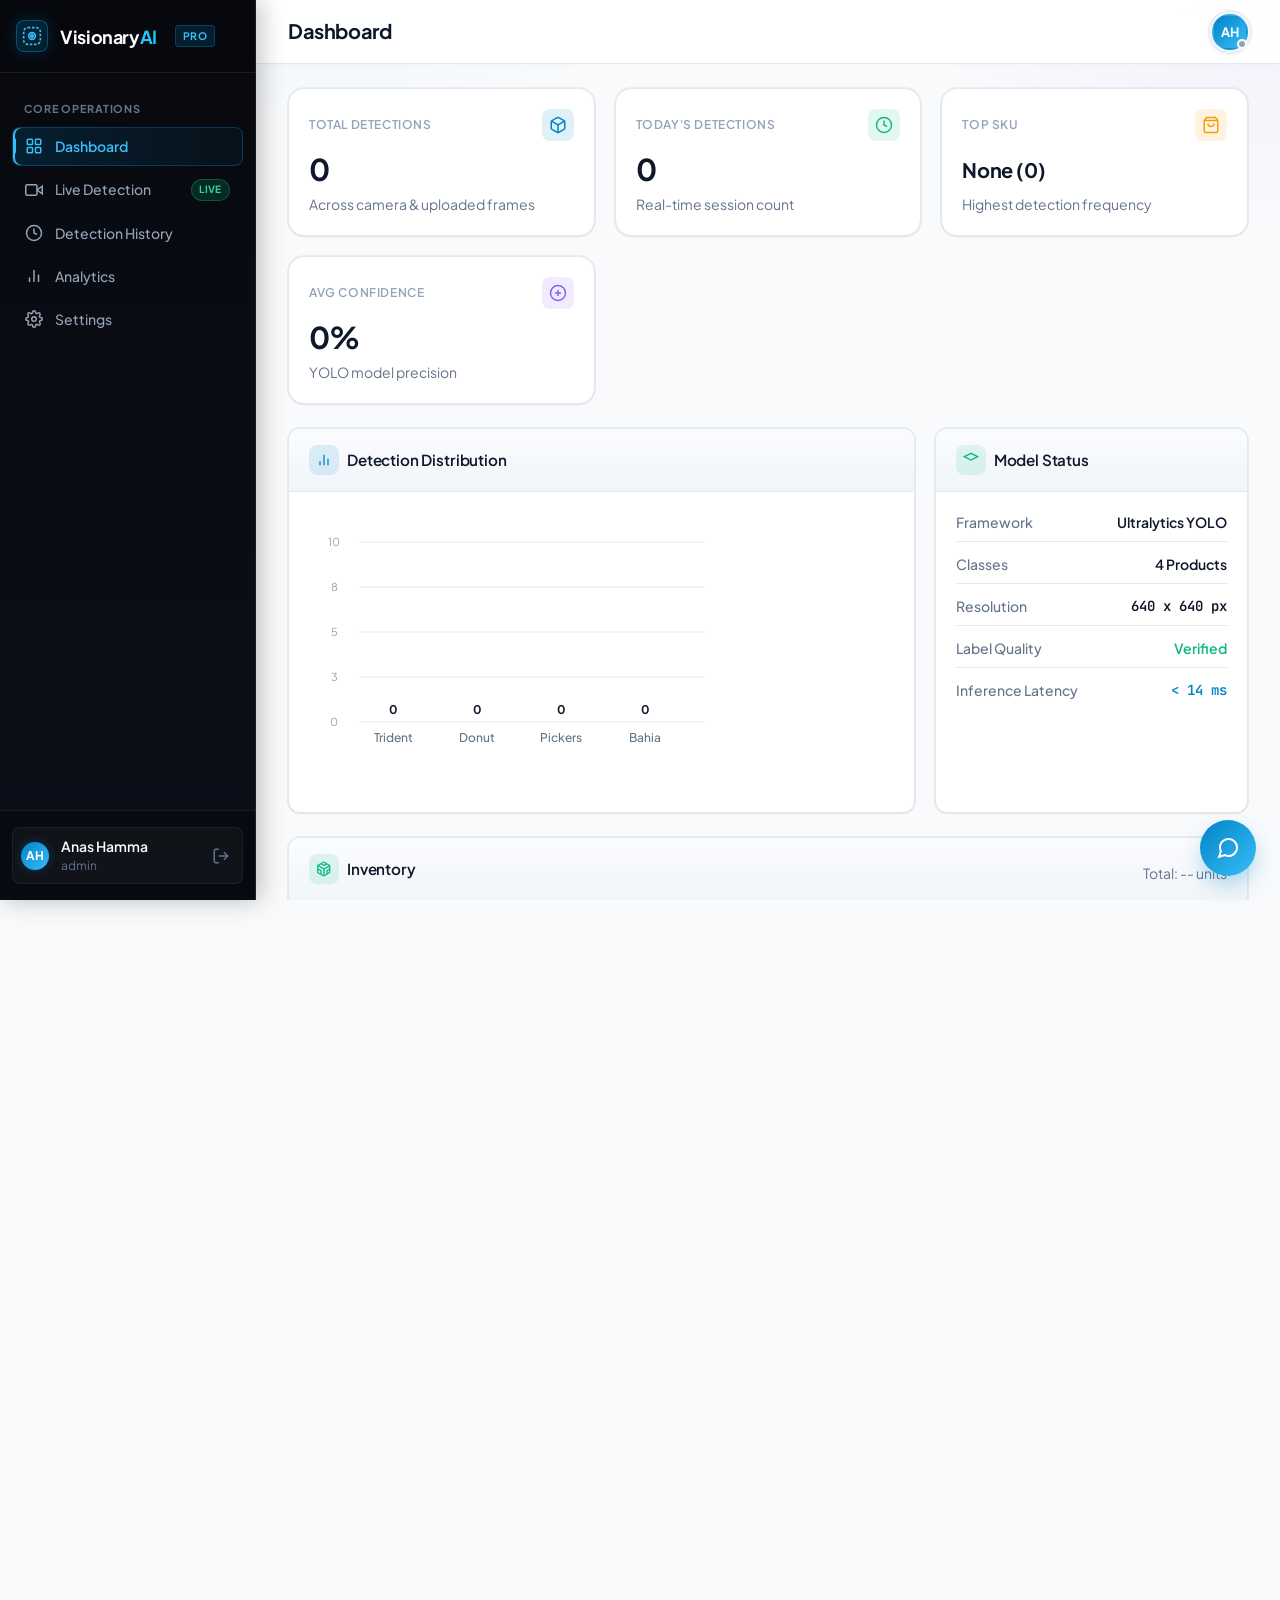
==== app.html @ 1f1290fb "Add Inventory & Product Exit PDF report New Dashboard "Export Report" card: pick a period (last 3/7/" ====
<!DOCTYPE html>
<html lang="en">
<head>
  <meta charset="UTF-8">
  <meta name="viewport" content="width=device-width, initial-scale=1.0">
  <title>VisionaryAI &mdash; Product Detection Platform | Dashboard</title>
  
  <!-- Fonts -->
  <link rel="preconnect" href="https://fonts.googleapis.com">
  <link rel="preconnect" href="https://fonts.gstatic.com" crossorigin>
  <link href="https://fonts.googleapis.com/css2?family=Plus+Jakarta+Sans:wght@300;400;500;600;700;800&family=JetBrains+Mono:wght@400;500;600;700&display=swap" rel="stylesheet">
  
  <!-- Main Stylesheets -->
  <link rel="stylesheet" href="css/styles.css">
  <link rel="stylesheet" href="css/dashboard.css">
  
  <!-- Favicon SVG -->
  <link rel="icon" type="image/svg+xml" href="data:image/svg+xml,<svg xmlns='http://www.w3.org/2000/svg' viewBox='0 0 24 24' fill='none' stroke='%230284C7' stroke-width='2' stroke-linecap='round' stroke-linejoin='round'><path d='M2 12s3-7 10-7 10 7 10 7-3 7-10 7-10-7-10-7Z'/><circle cx='12' cy='12' r='3'/></svg>">
</head>
<body>

  <div class="dashboard-layout">
    
    <!-- LEFT SIDEBAR -->
    <aside class="sidebar" id="appSidebar">
      <div>
        <!-- Sidebar Brand -->
        <div class="sidebar-header">
          <a href="#dashboard" class="sidebar-brand">
            <div class="sidebar-logo">
              <svg viewBox="0 0 24 24" fill="none" stroke="currentColor" stroke-width="2" width="20" height="20">
                <rect x="2" y="2" width="20" height="20" rx="5" stroke-dasharray="3 2" />
                <circle cx="12" cy="12" r="4" />
                <circle cx="12" cy="12" r="1.5" fill="currentColor" />
              </svg>
            </div>
            <span class="sidebar-brand-name">Visionary<span>AI</span></span>
            <span class="sidebar-badge">PRO</span>
          </a>
        </div>

        <!-- Navigation Menu -->
        <nav class="sidebar-nav">
          <div class="nav-section-title">Core Operations</div>
          
          <a href="#dashboard" class="nav-item active" data-route="dashboard">
            <div class="nav-item-icon">
              <svg viewBox="0 0 24 24" fill="none" stroke="currentColor" stroke-width="2" width="18" height="18">
                <rect x="3" y="3" width="7" height="7" rx="1"/>
                <rect x="14" y="3" width="7" height="7" rx="1"/>
                <rect x="14" y="14" width="7" height="7" rx="1"/>
                <rect x="3" y="14" width="7" height="7" rx="1"/>
              </svg>
            </div>
            <span>Dashboard</span>
          </a>

          <a href="#live" class="nav-item" data-route="live">
            <div class="nav-item-icon">
              <svg viewBox="0 0 24 24" fill="none" stroke="currentColor" stroke-width="2" width="18" height="18">
                <path d="M23 7l-7 5 7 5V7z"/>
                <rect x="1" y="5" width="15" height="14" rx="2" ry="2"/>
              </svg>
            </div>
            <span>Live Detection</span>
            <span class="nav-item-badge">LIVE</span>
          </a>

          <a href="#history" class="nav-item" data-route="history">
            <div class="nav-item-icon">
              <svg viewBox="0 0 24 24" fill="none" stroke="currentColor" stroke-width="2" width="18" height="18">
                <circle cx="12" cy="12" r="10"/>
                <polyline points="12 6 12 12 16 14"/>
              </svg>
            </div>
            <span>Detection History</span>
          </a>

          <a href="#analytics" class="nav-item" data-route="analytics">
            <div class="nav-item-icon">
              <svg viewBox="0 0 24 24" fill="none" stroke="currentColor" stroke-width="2" width="18" height="18">
                <line x1="18" y1="20" x2="18" y2="10"/>
                <line x1="12" y1="20" x2="12" y2="4"/>
                <line x1="6" y1="20" x2="6" y2="14"/>
              </svg>
            </div>
            <span>Analytics</span>
          </a>

          <a href="#settings" class="nav-item" data-route="settings">
            <div class="nav-item-icon">
              <svg viewBox="0 0 24 24" fill="none" stroke="currentColor" stroke-width="2" width="18" height="18">
                <circle cx="12" cy="12" r="3"/>
                <path d="M19.4 15a1.65 1.65 0 0 0 .33 1.82l.06.06a2 2 0 0 1 0 2.83 2 2 0 0 1-2.83 0l-.06-.06a1.65 1.65 0 0 0-1.82-.33 1.65 1.65 0 0 0-1 1.51V21a2 2 0 0 1-2 2 2 2 0 0 1-2-2v-.09A1.65 1.65 0 0 0 9 19.4a1.65 1.65 0 0 0-1.82.33l-.06.06a2 2 0 0 1-2.83 0 2 2 0 0 1 0-2.83l.06-.06a1.65 1.65 0 0 0 .33-1.82 1.65 1.65 0 0 0-1.51-1H3a2 2 0 0 1-2-2 2 2 0 0 1 2-2h.09A1.65 1.65 0 0 0 4.6 9a1.65 1.65 0 0 0-.33-1.82l-.06-.06a2 2 0 0 1 0-2.83 2 2 0 0 1 2.83 0l.06.06a1.65 1.65 0 0 0 1.82.33H9a1.65 1.65 0 0 0 1-1.51V3a2 2 0 0 1 2-2 2 2 0 0 1 2 2v.09a1.65 1.65 0 0 0 1 1.51 1.65 1.65 0 0 0 1.82-.33l.06-.06a2 2 0 0 1 2.83 0 2 2 0 0 1 0 2.83l-.06.06a1.65 1.65 0 0 0-.33 1.82V9a1.65 1.65 0 0 0 1.51 1H21a2 2 0 0 1 2 2 2 2 0 0 1-2 2h-.09a1.65 1.65 0 0 0-1.51 1z"/>
              </svg>
            </div>
            <span>Settings</span>
          </a>

        </nav>
      </div>

      <!-- User Profile in Sidebar Footer -->
      <div class="sidebar-footer">
        <div class="user-profile-card">
          <div class="user-avatar" id="sidebarUserAvatar">AH</div>
          <div class="user-info">
            <div class="user-name" id="sidebarUserName">Anas Hamma</div>
            <div class="user-role" id="sidebarUserRole">CV Research Intern</div>
          </div>
          <button type="button" class="btn-logout" id="btnLogout" title="Sign Out">
            <svg viewBox="0 0 24 24" fill="none" stroke="currentColor" stroke-width="2" width="18" height="18">
              <path d="M9 21H5a2 2 0 0 1-2-2V5a2 2 0 0 1 2-2h4"/>
              <polyline points="16 17 21 12 16 7"/>
              <line x1="21" y1="12" x2="9" y2="12"/>
            </svg>
          </button>
        </div>
      </div>
    </aside>

    <!-- MAIN APP CONTENT WRAPPER -->
    <main class="main-wrapper">
      
      <!-- TOP BAR -->
      <header class="topbar">
        <div class="topbar-left">
          <button type="button" class="sidebar-toggle-btn" id="btnToggleSidebar" aria-label="Toggle Navigation Sidebar">
            <svg viewBox="0 0 24 24" fill="none" stroke="currentColor" stroke-width="2" width="20" height="20">
              <line x1="3" y1="12" x2="21" y2="12"/>
              <line x1="3" y1="6" x2="21" y2="6"/>
              <line x1="3" y1="18" x2="21" y2="18"/>
            </svg>
          </button>
          <div class="page-title-group">
            <h1 id="pageTitle">Detection Dashboard</h1>
            <p class="page-subtitle" id="pageSubtitle">Overview of automated CV product detection telemetry</p>
          </div>
        </div>

        <div class="topbar-right">
          <div class="profile-menu" id="profileMenu">
            <button type="button" class="user-avatar profile-menu-trigger" id="topbarUserAvatar" style="width:36px;height:36px;font-size:0.8rem;" title="User Profile" aria-haspopup="true" aria-expanded="false">
              <span id="topbarUserAvatarInitials">AH</span>
              <span class="profile-status-dot" id="profileStatusDot" title="System status"></span>
            </button>

            <div class="profile-dropdown hidden" id="profileDropdown" role="menu" aria-label="Profile menu">
              <div class="profile-dropdown-header">
                <div class="profile-dropdown-name" id="profileMenuName">Anas Hamma</div>
                <div class="profile-dropdown-email" id="profileMenuEmail">anas.hamma@e-polytechnique.ma</div>
              </div>

              <div class="profile-dropdown-accounts hidden" id="profileOtherAccounts" role="group" aria-label="Other accounts"></div>

              <div class="profile-dropdown-links">
                <button type="button" class="profile-dropdown-item" id="profileMenuAddAccount" role="menuitem">
                  <svg viewBox="0 0 24 24" fill="none" stroke="currentColor" stroke-width="2" width="16" height="16"><path d="M16 21v-2a4 4 0 0 0-4-4H5a4 4 0 0 0-4 4v2"/><circle cx="8.5" cy="7" r="4"/><line x1="20" y1="8" x2="20" y2="14"/><line x1="17" y1="11" x2="23" y2="11"/></svg>
                  Add Account
                </button>
              </div>

              <div class="profile-dropdown-footer">
                <button type="button" class="profile-dropdown-item profile-dropdown-danger" id="profileMenuLogout" role="menuitem">
                  <svg viewBox="0 0 24 24" fill="none" stroke="currentColor" stroke-width="2" width="16" height="16"><path d="M9 21H5a2 2 0 0 1-2-2V5a2 2 0 0 1 2-2h4"/><polyline points="16 17 21 12 16 7"/><line x1="21" y1="12" x2="9" y2="12"/></svg>
                  Sign Out
                </button>
              </div>
            </div>
          </div>
        </div>
      </header>

      <!-- VIEW CONTAINER -->
      <div class="content-body">
        
        <!-- ============================================================ -->
        <!-- 1. DASHBOARD VIEW -->
        <!-- ============================================================ -->
        <section class="view-section active" id="view-dashboard">
          
          <!-- Metric Tiles -->
          <div class="metrics-grid">
            <div class="metric-card">
              <div class="metric-header">
                <span class="metric-title">Total Detections</span>
                <svg viewBox="0 0 24 24" fill="none" stroke="currentColor" stroke-width="2" width="16" height="16" style="color:var(--brand-primary);">
                  <path d="M21 16V8a2 2 0 0 0-1-1.73l-7-4a2 2 0 0 0-2 0l-7 4A2 2 0 0 0 3 8v8a2 2 0 0 0 1 1.73l7 4a2 2 0 0 0 2 0l7-4A2 2 0 0 0 21 16z"/>
                  <polyline points="3.27 6.96 12 12.01 20.73 6.96"/>
                  <line x1="12" y1="22.08" x2="12" y2="12"/>
                </svg>
              </div>
              <div class="metric-value-row">
                <span class="metric-value" id="dashTotalDetections">0</span>
              </div>
              <span class="metric-subtext">Across camera & uploaded frames</span>
            </div>

            <div class="metric-card">
              <div class="metric-header">
                <span class="metric-title">Today's Detections</span>
                <svg viewBox="0 0 24 24" fill="none" stroke="currentColor" stroke-width="2" width="16" height="16" style="color:var(--color-emerald);">
                  <circle cx="12" cy="12" r="10"/>
                  <polyline points="12 6 12 12 16 14"/>
                </svg>
              </div>
              <div class="metric-value-row">
                <span class="metric-value" id="dashTodayDetections">0</span>
              </div>
              <span class="metric-subtext">Real-time session count</span>
            </div>

            <div class="metric-card">
              <div class="metric-header">
                <span class="metric-title">Top SKU</span>
                <svg viewBox="0 0 24 24" fill="none" stroke="currentColor" stroke-width="2" width="16" height="16" style="color:var(--color-amber);">
                  <path d="M6 2L3 6v14a2 2 0 0 0 2 2h14a2 2 0 0 0 2-2V6l-3-4z"/>
                  <line x1="3" y1="6" x2="21" y2="6"/>
                  <path d="M16 10a4 4 0 0 1-8 0"/>
                </svg>
              </div>
              <div class="metric-value-row">
                <span class="metric-value" id="dashMostDetected" style="font-size:var(--text-xl);">Trident</span>
              </div>
              <span class="metric-subtext">Highest detection frequency</span>
            </div>

            <div class="metric-card">
              <div class="metric-header">
                <span class="metric-title">Avg Confidence</span>
                <svg viewBox="0 0 24 24" fill="none" stroke="currentColor" stroke-width="2" width="16" height="16" style="color:var(--color-violet);">
                  <circle cx="12" cy="12" r="10"/>
                  <path d="M8 12h8"/>
                  <path d="M12 8v8"/>
                </svg>
              </div>
              <div class="metric-value-row">
                <span class="metric-value" id="dashAvgConfidence">0%</span>
              </div>
              <span class="metric-subtext">YOLO model precision</span>
            </div>
          </div>

          <!-- Charts Grid -->
          <div class="dashboard-grid">
            <div class="card">
              <div class="card-header">
                <h3 class="card-title">
                  <svg viewBox="0 0 24 24" fill="none" stroke="currentColor" stroke-width="2" width="18" height="18" style="color:var(--brand-primary);">
                    <line x1="18" y1="20" x2="18" y2="10"/>
                    <line x1="12" y1="20" x2="12" y2="4"/>
                    <line x1="6" y1="20" x2="6" y2="14"/>
                  </svg>
                  Detection Distribution
                </h3>
              </div>
              <div class="card-body">
                <div class="chart-container">
                  <canvas id="chartDistribution" width="580" height="240"></canvas>
                </div>
              </div>
            </div>

            <!-- Model Info Quick Card -->
            <div class="card">
              <div class="card-header">
                <h3 class="card-title">
                  <svg viewBox="0 0 24 24" fill="none" stroke="currentColor" stroke-width="2" width="18" height="18" style="color:var(--color-emerald);">
                    <polygon points="12 2 2 7 12 12 22 7 12 2"/>
                  </svg>
                  Model Status
                </h3>
              </div>
              <div class="card-body">
                <div class="model-info-list">
                  <div class="model-info-row">
                    <span class="model-info-label">Framework</span>
                    <span class="model-info-value">Ultralytics YOLO</span>
                  </div>
                  <div class="model-info-row">
                    <span class="model-info-label">Classes</span>
                    <span class="model-info-value">4 Products</span>
                  </div>
                  <div class="model-info-row">
                    <span class="model-info-label">Resolution</span>
                    <span class="model-info-value" style="font-family:var(--font-mono);">640 x 640 px</span>
                  </div>
                  <div class="model-info-row">
                    <span class="model-info-label">Label Quality</span>
                    <span class="model-info-value status-success">Verified</span>
                  </div>
                  <div class="model-info-row">
                    <span class="model-info-label">Inference Latency</span>
                    <span class="model-info-value" style="font-family:var(--font-mono); color:var(--brand-primary);">&lt; 14 ms</span>
                  </div>
                </div>
              </div>
            </div>
          </div>

          <!-- Inventory Overview -->
          <div class="card" style="margin-bottom: var(--space-6);">
            <div class="card-header">
              <h3 class="card-title">
                <svg viewBox="0 0 24 24" fill="none" stroke="currentColor" stroke-width="2" width="18" height="18" style="color:var(--color-emerald);">
                  <path d="M20.5 7.28a1 1 0 0 0-.5-.87l-8-4.5a1 1 0 0 0-1 0l-8 4.5a1 1 0 0 0-.5.87v9.44a1 1 0 0 0 .5.87l8 4.5a1 1 0 0 0 1 0l8-4.5a1 1 0 0 0 .5-.87z"/>
                  <polyline points="7.5 4.21 12 6.81 16.5 4.21"/>
                  <polyline points="7.5 19.79 7.5 14.6 3 12"/>
                  <polyline points="21 12 16.5 14.6 16.5 19.79"/>
                  <polyline points="3.27 6.96 12 12.01 20.73 6.96"/>
                  <line x1="12" y1="22.08" x2="12" y2="12"/>
                </svg>
                Inventory
              </h3>
              <span class="metric-subtext" id="inventoryTotalStock">Total: -- units</span>
            </div>
            <div class="card-body">
              <div class="inventory-grid" id="inventoryGrid">
                <div style="grid-column: 1 / -1; text-align: center; padding: var(--space-8); color: var(--text-muted);">Loading inventory...</div>
              </div>
            </div>
          </div>

          <!-- Export Report -->
          <div class="card" style="margin-bottom: var(--space-6);">
            <div class="card-header">
              <h3 class="card-title">
                <svg viewBox="0 0 24 24" fill="none" stroke="currentColor" stroke-width="2" width="18" height="18" style="color:var(--brand-primary);">
                  <path d="M14 2H6a2 2 0 0 0-2 2v16a2 2 0 0 0 2 2h12a2 2 0 0 0 2-2V8z"/>
                  <polyline points="14 2 14 8 20 8"/>
                  <line x1="16" y1="13" x2="8" y2="13"/>
                  <line x1="16" y1="17" x2="8" y2="17"/>
                  <polyline points="10 9 9 9 8 9"/>
                </svg>
                Export Report
              </h3>
            </div>
            <div class="card-body">
              <p style="font-size: var(--text-xs); color: var(--text-muted); margin-bottom: var(--space-4);">
                Generates a real inventory &amp; product exit PDF report for the selected period, from the current database. Not demo data.
              </p>
              <div style="display: flex; gap: var(--space-3); flex-wrap: wrap; align-items: flex-end;">
                <div>
                  <label class="form-label" for="reportPeriodSelect">Period</label>
                  <select id="reportPeriodSelect" class="filter-select" style="margin-top: 0.35rem;">
                    <option value="last_3_days">Last 3 Days</option>
                    <option value="last_7_days" selected>Last 7 Days</option>
                    <option value="last_30_days">Last 30 Days</option>
                    <option value="this_month">This Month</option>
                    <option value="last_month">Last Month</option>
                    <option value="this_year">This Year</option>
                    <option value="last_year">Last Year</option>
                    <option value="custom">Custom Range</option>
                  </select>
                </div>
                <div id="reportCustomRangeStart" style="display: none;">
                  <label class="form-label" for="reportStartDate">Start Date</label>
                  <input type="date" id="reportStartDate" class="filter-input" style="margin-top: 0.35rem;">
                </div>
                <div id="reportCustomRangeEnd" style="display: none;">
                  <label class="form-label" for="reportEndDate">End Date</label>
                  <input type="date" id="reportEndDate" class="filter-input" style="margin-top: 0.35rem;">
                </div>
                <button type="button" id="reportGenerateBtn" class="btn-ctrl">Generate Report</button>
                <button type="button" id="reportExportBtn" class="btn-ctrl primary">Export PDF</button>
              </div>
              <div id="reportPreview" style="display: none; margin-top: var(--space-5);"></div>
            </div>
          </div>

          <!-- Recent Detections Live Table -->
          <div class="card">
            <div class="card-header">
              <h3 class="card-title">
                <svg viewBox="0 0 24 24" fill="none" stroke="currentColor" stroke-width="2" width="18" height="18" color="#0284C7">
                  <circle cx="12" cy="12" r="10"/>
                  <polyline points="12 6 12 12 16 14"/>
                </svg>
                Recent Detection Stream
              </h3>
              <a href="#history" id="dashboardViewAllHistory" class="btn-ctrl" style="padding: 0.35rem 0.75rem; font-size: 0.8rem; background: #F1F5F9; color: #0F172A;">View All History &rarr;</a>
            </div>
            <div class="data-table-wrap">
              <table class="data-table">
                <thead>
                  <tr>
                    <th>Product</th>
                    <th>Confidence</th>
                    <th>Date</th>
                    <th>Time</th>
                    <th>Source</th>
                  </tr>
                </thead>
                <tbody id="recentDetectionsTbody">
                  <tr><td colspan="6" style="text-align:center; padding: 2rem; color: #94A3B8;">Loading detection stream...</td></tr>
                </tbody>
              </table>
            </div>
          </div>

        </section>

        <!-- ============================================================ -->
        <!-- 2. LIVE DETECTION VIEW -->
        <!-- ============================================================ -->
        <section class="view-section" id="view-live">
          
          <div id="cameraErrorBanner" class="feedback-msg error-text hidden" style="margin-bottom: 1rem; padding: 0.75rem 1rem; background: #FFF1F2; border: 1px solid #FECDD3; border-radius: var(--radius-md);"></div>

          <div class="live-detect-layout">
            <!-- Video & Canvas HUD Card -->
            <div class="video-feed-card" id="videoFeedCard">
              <div class="video-container">
                <video id="liveVideo" class="live-video-element" autoplay playsinline muted></video>
                <canvas id="liveOverlayCanvas" class="live-overlay-canvas"></canvas>

                <!-- AI processing chrome: only visible while the camera is actively running -->
                <div class="ai-active-badge">
                  <span class="ai-active-dot"></span> AI ACTIVE
                </div>
                <div class="ai-scanline" aria-hidden="true"></div>

                <!-- Placeholder when camera is stopped -->
                <div class="video-placeholder" id="videoPlaceholder">
                  <div class="placeholder-icon">
                    <svg viewBox="0 0 24 24" fill="none" stroke="currentColor" stroke-width="2" width="32" height="32">
                      <path d="M23 7l-7 5 7 5V7z"/>
                      <rect x="1" y="5" width="15" height="14" rx="2" ry="2"/>
                    </svg>
                  </div>
                  <p style="font-weight: 600; color: #F8FAFC; font-size: var(--text-base);">Camera Feed Inactive</p>
                  <p style="font-size: var(--text-sm); color: #94A3B8;">Click "Start Camera" below to initiate real-time YOLO product ingestion.</p>
                </div>
              </div>

              <!-- Controls Toolbar -->
              <div class="live-controls-bar">
                <div class="control-buttons-group">
                  <button type="button" class="btn-ctrl primary" id="btnStartCamera">
                    <svg viewBox="0 0 24 24" fill="currentColor" width="16" height="16"><polygon points="5 3 19 12 5 21 5 3"/></svg>
                    Start Camera
                  </button>
                  <button type="button" class="btn-ctrl danger" id="btnStopCamera" disabled>
                    <svg viewBox="0 0 24 24" fill="currentColor" width="16" height="16"><rect x="6" y="6" width="12" height="12" rx="1"/></svg>
                    Stop Camera
                  </button>
                  <button type="button" class="btn-ctrl" id="btnPauseCamera" disabled>
                    <svg viewBox="0 0 24 24" fill="currentColor" width="16" height="16"><rect x="6" y="4" width="4" height="16"/><rect x="14" y="4" width="4" height="16"/></svg>
                    <span id="pauseBtnText">Pause</span>
                  </button>
                  <button type="button" class="btn-ctrl" id="btnCaptureSnapshot">
                    <svg viewBox="0 0 24 24" fill="none" stroke="currentColor" stroke-width="2" width="16" height="16"><path d="M23 19a2 2 0 0 1-2 2H3a2 2 0 0 1-2-2V8a2 2 0 0 1 2-2h4l2-3h6l2 3h4a2 2 0 0 1 2 2z"/><circle cx="12" cy="13" r="4"/></svg>
                    Capture Snapshot
                  </button>
                </div>

                <div class="threshold-slider-group">
                  <span>Confidence: <strong id="liveConfVal" style="color: #38BDF8;">70%</strong></span>
                  <input type="range" class="range-slider" id="liveConfSlider" min="70" max="95" value="70">
                  <button type="button" class="btn-ctrl" id="btnFullscreenLive" title="Fullscreen HUD Presentation Mode">
                    <svg viewBox="0 0 24 24" fill="none" stroke="currentColor" stroke-width="2" width="16" height="16"><path d="M8 3H5a2 2 0 0 0-2 2v3m18 0V5a2 2 0 0 0-2-2h-3m0 18h3a2 2 0 0 0 2-2v-3M3 16v3a2 2 0 0 0 2 2h3"/></svg>
                    Fullscreen
                  </button>
                </div>
              </div>
            </div>

            <!-- Right Telemetry Panel -->
            <div class="live-telemetry-panel">
              <div class="telemetry-card-section">
                <div class="telemetry-section-title">Current Detection</div>
                <div class="current-detected-box" id="currentDetectionBox">
                  <div class="detected-sku-label">RECOGNIZED SKU</div>
                  <div class="current-product-name" id="liveCurrentProduct">No product detected</div>
                  <div class="detected-confidence-value" id="liveCurrentConfidence">0%</div>
                  <div class="confidence-bar-wrap">
                    <div class="confidence-bar-fill" id="liveConfidenceBar" style="width: 0%;"></div>
                  </div>
                  <div class="detected-tracking-id hidden" id="liveTrackingId"></div>
                </div>
              </div>

              <div class="telemetry-card-section">
                <div class="telemetry-section-title">Edge Telemetry</div>
                <div class="telemetry-data-list">
                  <div class="telemetry-data-row">
                    <span class="telemetry-label">Inference Rate</span>
                    <span class="telemetry-value" id="liveFpsVal">0 FPS</span>
                  </div>
                  <div class="telemetry-data-row">
                    <span class="telemetry-label">Inference Latency</span>
                    <span class="telemetry-value highlight" id="liveLatencyVal">3.8ms</span>
                  </div>
                  <div class="telemetry-data-row">
                    <span class="telemetry-label">Objects in Frame</span>
                    <span class="telemetry-value" id="liveObjectCount">0 Products</span>
                  </div>
                  <div class="telemetry-data-row">
                    <span class="telemetry-label">Detection Status</span>
                    <span class="health-pill" id="liveDetectionStatus"><span class="status-dot"></span> Standby</span>
                  </div>
                </div>
              </div>

              <div class="telemetry-card-section">
                <div class="telemetry-section-title">Target Classes</div>
                <div style="display: flex; flex-wrap: wrap; gap: var(--space-2);">
                  <span class="product-badge trident">Trident</span>
                  <span class="product-badge donut">Donut</span>
                  <span class="product-badge pickers">Pickers</span>
                  <span class="product-badge bahia">Bahia</span>
                </div>
              </div>
            </div>
          </div>

        </section>

        <!-- ============================================================ -->
        <!-- 3. DETECTION HISTORY VIEW -->
        <!-- ============================================================ -->
        <section class="view-section" id="view-history">
          
          <!-- Filters Bar -->
          <div class="history-filters-bar">
            <input type="text" class="filter-input" id="histSearch" placeholder="Search by product name..." style="min-width: 280px;">
            
            <select class="filter-select" id="histProductFilter">
              <option value="All">All Products</option>
              <option value="Trident">Trident</option>
              <option value="Donut">Donut</option>
              <option value="Pickers">Pickers</option>
              <option value="Bahia">Bahia</option>
            </select>

            <button type="button" class="btn-ctrl primary" id="histBtnExportAllCsv">
              <svg viewBox="0 0 24 24" fill="none" stroke="currentColor" stroke-width="2" width="16" height="16"><path d="M21 15v4a2 2 0 0 1-2 2H5a2 2 0 0 1-2-2v-4"/><polyline points="7 10 12 15 17 10"/><line x1="12" y1="15" x2="12" y2="3"/></svg>
              Export All CSV
            </button>

            <div style="display: flex; align-items: center; gap: var(--space-2); font-size: var(--text-sm); color: var(--text-muted); margin-left: auto;">
              <span>Min Conf: <strong id="histConfVal" style="color: var(--brand-primary);">70%</strong></span>
              <input type="range" class="range-slider" id="histConfSlider" min="50" max="95" value="70">
            </div>
          </div>

          <!-- History Table -->
          <div class="card">
            <div class="data-table-wrap">
              <table class="data-table">
                <thead>
                  <tr>
                    <th>ID</th>
                    <th>Product</th>
                    <th>Confidence</th>
                    <th>Source</th>
                    <th>Date</th>
                    <th>Time</th>
                  </tr>
                </thead>
                <tbody id="historyTbody">
                  <tr><td colspan="6" style="text-align: center; padding: var(--space-12); color: var(--text-muted);">Loading history records...</td></tr>
                </tbody>
              </table>
            </div>
            <div class="pagination-bar">
              <span id="histPageInfo" style="font-size: var(--text-sm); color: var(--text-muted);">Page 1</span>
              <div class="page-nav-group" id="histPageNav">
                <button type="button" class="page-nav-btn page-nav-arrow" id="histBtnPrev" disabled aria-label="Previous page">
                  <svg viewBox="0 0 24 24" fill="none" stroke="currentColor" stroke-width="2.5" width="16" height="16"><polyline points="15 18 9 12 15 6"/></svg>
                </button>
                <div class="page-nav-numbers" id="histPageNumbers"></div>
                <button type="button" class="page-nav-btn page-nav-arrow" id="histBtnNext" aria-label="Next page">
                  <svg viewBox="0 0 24 24" fill="none" stroke="currentColor" stroke-width="2.5" width="16" height="16"><polyline points="9 18 15 12 9 6"/></svg>
                </button>
              </div>
            </div>
          </div>

        </section>

        <!-- ============================================================ -->
        <!-- 4. PRODUCTS CATALOGUE VIEW -->
        <!-- ============================================================ -->
        <section class="view-section" id="view-products">
          
          <div class="products-header-banner">
            <div class="banner-text">
              <h2>Product Classes</h2>
              <p>Trained Ultralytics YOLOv8 product weights for high-throughput retail & supply chain inspection.</p>
            </div>
            <div class="banner-meta">
              <div class="meta-pill"><span class="status-dot"></span> 4 Classes Active</div>
              <div class="meta-pill" style="color: #38BDF8; font-family: var(--font-mono);">Model: best.pt</div>
            </div>
          </div>

          <!-- Product Cards Grid -->
          <div class="products-grid-container" id="productsGrid">
            <!-- Populated dynamically via js/products.js -->
            <div style="grid-column: 1 / -1; text-align: center; padding: var(--space-12); color: var(--text-muted);">Loading product catalog...</div>
          </div>

        </section>

        <!-- ============================================================ -->
        <!-- 5. ANALYTICS VIEW -->
        <!-- ============================================================ -->
        <section class="view-section" id="view-analytics">
          
          <div class="history-filters-bar" style="margin-bottom: var(--space-5);">
            <select class="filter-select" id="analyticsTimeframe">
              <option value="7">Last 7 Days</option>
              <option value="14">Last 14 Days</option>
              <option value="30">Last 30 Days</option>
            </select>

            <select class="filter-select" id="analyticsProductFilter">
              <option value="All">All Products</option>
              <option value="Trident">Trident</option>
              <option value="Donut">Donut</option>
              <option value="Pickers">Pickers</option>
              <option value="Bahia">Bahia</option>
            </select>
          </div>

          <!-- Trend Chart Card -->
          <div class="card" style="margin-bottom: var(--space-5);" id="analyticsTrendsContainer">
            <div class="card-header">
              <h3 class="card-title">
                <svg viewBox="0 0 24 24" fill="none" stroke="currentColor" stroke-width="2" width="18" height="18" style="color:var(--brand-primary);"><polyline points="23 6 13.5 15.5 8.5 10.5 1 18"/><polyline points="17 6 23 6 23 12"/></svg>
                Detection Trends
              </h3>
            </div>
            <div class="card-body">
              <div class="chart-container" style="height: 280px;">
                <canvas id="chartAnalyticsTrends" width="850" height="280"></canvas>
              </div>
            </div>
          </div>

          <!-- Confidence Breakdown Table -->
          <div class="card">
            <div class="card-header">
              <h3 class="card-title">
                <svg viewBox="0 0 24 24" fill="none" stroke="currentColor" stroke-width="2" width="18" height="18" style="color:var(--color-emerald);"><circle cx="12" cy="12" r="10"/><path d="M12 8v4l3 3"/></svg>
                Confidence Breakdown
              </h3>
            </div>
            <div class="data-table-wrap">
              <table class="data-table">
                <thead>
                  <tr>
                    <th>Product Class</th>
                    <th>Total Detections</th>
                    <th>Avg Confidence</th>
                    <th>Min Confidence</th>
                    <th>Max Confidence</th>
                    <th>Quality Share</th>
                  </tr>
                </thead>
                <tbody id="analyticsBreakdownTbody">
                  <!-- Populated via analytics.js -->
                </tbody>
              </table>
            </div>
          </div>

        </section>

        <!-- ============================================================ -->
        <!-- 5. SETTINGS VIEW -->
        <!-- ============================================================ -->
        <section class="view-section" id="view-settings">
          
          <form id="settingsForm" style="margin-bottom: var(--space-6);">
            <div style="display: grid; grid-template-columns: 1fr 1fr; gap: var(--space-5); margin-bottom: var(--space-5);">
              
              <!-- Card 1: Detection & Inference Parameters -->
              <div class="card">
                <div class="card-header">
                  <h3 class="card-title">Detection Parameters</h3>
                </div>
                <div class="card-body" style="display: flex; flex-direction: column; gap: var(--space-4);">
                  
                  <div>
                    <div style="display: flex; justify-content: space-between; margin-bottom: var(--space-2);">
                      <label class="form-label">Confidence Threshold</label>
                      <span id="settingConfVal" style="font-weight: 600; color: var(--brand-primary);">70%</span>
                    </div>
                    <input type="range" class="range-slider" id="settingConfSlider" min="70" max="95" value="70" style="width: 100%;">
                    <p style="font-size: var(--text-xs); color: var(--text-muted); margin-top: var(--space-1);">Minimum probability required to display/save a product.</p>
                  </div>

                  <div>
                    <div style="display: flex; justify-content: space-between; margin-bottom: var(--space-2);">
                      <label class="form-label">IoU Threshold</label>
                      <span id="settingIouVal" style="font-weight: 600; color: var(--brand-primary);">45%</span>
                    </div>
                    <input type="range" class="range-slider" id="settingIouSlider" min="10" max="90" value="45" style="width: 100%;">
                    <p style="font-size: var(--text-xs); color: var(--text-muted); margin-top: var(--space-1);">Non-Max Suppression overlap threshold.</p>
                  </div>

                  <div style="display: grid; grid-template-columns: 1fr 1fr; gap: 0.85rem;">
                    <div>
                      <label class="form-label">Maximum Detections</label>
                      <select class="filter-select" id="settingMaxDetections" style="width: 100%; margin-top: 0.35rem;">
                        <option value="10">10</option>
                        <option value="5">5</option>
                        <option value="20">20</option>
                      </select>
                    </div>

                    <div>
                      <label class="form-label">Minimum Detection Size</label>
                      <select class="filter-select" id="settingMinDetectionSize" style="width: 100%; margin-top: 0.35rem;">
                        <option value="20">20 px</option>
                        <option value="10">10 px</option>
                        <option value="30">30 px</option>
                        <option value="50">50 px</option>
                      </select>
                    </div>
                  </div>

                  <div>
                    <label class="form-label">Model Weights</label>
                    <input type="text" class="form-input" value="best.pt (Ultralytics YOLOv8)" disabled style="background: #F1F5F9; margin-top: 0.35rem;">
                  </div>

                </div>
              </div>

              <!-- Card 2: Detection Behavior -->
              <div class="card">
                <div class="card-header">
                  <h3 class="card-title">Detection Behavior</h3>
                </div>
                <div class="card-body" style="display: flex; flex-direction: column; gap: 1.15rem;">
                  
                  <div style="display: grid; grid-template-columns: 1fr 1fr; gap: 0.85rem;">
                    <div>
                      <label class="form-label">Detection Stability</label>
                      <select class="filter-select" id="settingDetectionStability" style="width: 100%; margin-top: 0.35rem;">
                        <option value="ON">ON</option>
                        <option value="OFF">OFF</option>
                      </select>
                    </div>

                    <div>
                      <label class="form-label">Require Stable Detection</label>
                      <select class="filter-select" id="settingRequiredStableFrames" style="width: 100%; margin-top: 0.35rem;">
                        <option value="3">3 consecutive frames</option>
                        <option value="1">1 frame</option>
                        <option value="5">5 consecutive frames</option>
                      </select>
                    </div>
                  </div>

                  <div style="display: grid; grid-template-columns: 1fr 1fr; gap: 0.85rem;">
                    <div>
                      <label class="form-label">Object Tracking</label>
                      <select class="filter-select" id="settingObjectTracking" style="width: 100%; margin-top: 0.35rem;">
                        <option value="ON">ON</option>
                        <option value="OFF">OFF</option>
                      </select>
                      <p style="font-size: var(--text-xs); color: var(--text-muted); margin-top: var(--space-1);">One physical product = one history record on exit, instead of one per frame.</p>
                    </div>

                    <div>
                      <label class="form-label">Max Missed Frames</label>
                      <select class="filter-select" id="settingMaxMissedFrames" style="width: 100%; margin-top: 0.35rem;">
                        <option value="5">5 frames (~1.2s)</option>
                        <option value="3">3 frames (~0.7s)</option>
                        <option value="10">10 frames (~2.4s)</option>
                      </select>
                      <p style="font-size: var(--text-xs); color: var(--text-muted); margin-top: var(--space-1);">How long a product can briefly vanish before it's considered gone.</p>
                    </div>
                  </div>

                  <div style="display: grid; grid-template-columns: 1fr 1fr; gap: 0.85rem;">
                    <div>
                      <label class="form-label">Duplicate Detection Prevention</label>
                      <select class="filter-select" id="settingDuplicatePrevention" style="width: 100%; margin-top: 0.35rem;">
                        <option value="ON">ON</option>
                        <option value="OFF">OFF</option>
                      </select>
                    </div>

                    <div>
                      <label class="form-label">Detection Cooldown</label>
                      <select class="filter-select" id="settingDetectionCooldown" style="width: 100%; margin-top: 0.35rem;">
                        <option value="1.0">1.0 second</option>
                        <option value="0.5">0.5 second</option>
                        <option value="2.0">2.0 seconds</option>
                      </select>
                    </div>
                  </div>

                  <div style="display: grid; grid-template-columns: 1fr 1fr; gap: 0.85rem;">
                    <div>
                      <label class="form-label">Save Detection History</label>
                      <select class="filter-select" id="settingSaveDetectionHistory" style="width: 100%; margin-top: 0.35rem;">
                        <option value="ON">ON</option>
                        <option value="OFF">OFF</option>
                      </select>
                    </div>

                    <div>
                      <label class="form-label">Save Detection Images</label>
                      <select class="filter-select" id="settingSaveDetectionImages" style="width: 100%; margin-top: 0.35rem;">
                        <option value="OFF">OFF</option>
                        <option value="ON">ON</option>
                      </select>
                    </div>
                  </div>

                </div>
              </div>

            </div>

            <div style="display: grid; grid-template-columns: 1fr 1fr; gap: 1.25rem; margin-bottom: 1.25rem;">
              
              <!-- Card 3: Display Controls -->
              <div class="card">
                <div class="card-header">
                  <h3 class="card-title">Display Settings</h3>
                </div>
                <div class="card-body" style="display: flex; flex-direction: column; gap: 1.15rem;">
                  
                  <div style="display: grid; grid-template-columns: 1fr 1fr; gap: 0.85rem;">
                    <div>
                      <label class="form-label">Display Bounding Boxes</label>
                      <select class="filter-select" id="settingDisplayBoundingBoxes" style="width: 100%; margin-top: 0.35rem;">
                        <option value="ON">ON</option>
                        <option value="OFF">OFF</option>
                      </select>
                    </div>

                    <div>
                      <label class="form-label">Display Confidence Score</label>
                      <select class="filter-select" id="settingDisplayConfidenceScore" style="width: 100%; margin-top: 0.35rem;">
                        <option value="ON">ON</option>
                        <option value="OFF">OFF</option>
                      </select>
                    </div>
                  </div>

                  <div style="display: grid; grid-template-columns: 1fr 1fr; gap: 0.85rem;">
                    <div>
                      <label class="form-label">Display Product Name</label>
                      <select class="filter-select" id="settingDisplayProductName" style="width: 100%; margin-top: 0.35rem;">
                        <option value="ON">ON</option>
                        <option value="OFF">OFF</option>
                      </select>
                    </div>

                    <div>
                      <label class="form-label">FPS Counter</label>
                      <select class="filter-select" id="settingFpsCounter" style="width: 100%; margin-top: 0.35rem;">
                        <option value="ON">ON</option>
                        <option value="OFF">OFF</option>
                      </select>
                    </div>
                  </div>

                </div>
              </div>

              <!-- Card 4: Camera Controls -->
              <div class="card">
                <div class="card-header">
                  <h3 class="card-title">Camera Configuration</h3>
                </div>
                <div class="card-body" style="display: flex; flex-direction: column; gap: 1.15rem;">
                  
                  <div>
                    <label class="form-label">Camera Source</label>
                    <select class="filter-select" id="settingCameraSource" style="width: 100%; margin-top: 0.35rem;">
                      <option value="Logitech C270 HD Webcam">Logitech C270 HD Webcam</option>
                    </select>
                  </div>

                  <div style="display: grid; grid-template-columns: 1fr 1fr; gap: 0.85rem;">
                    <div>
                      <label class="form-label">Resolution</label>
                      <select class="filter-select" id="settingResolution" style="width: 100%; margin-top: 0.35rem;">
                        <option value="1280x720">1280 × 720</option>
                        <option value="640x480">640 × 480</option>
                        <option value="1920x1080">1920 × 1080</option>
                      </select>
                    </div>

                    <div>
                      <label class="form-label">Frame Rate</label>
                      <select class="filter-select" id="settingFrameRate" style="width: 100%; margin-top: 0.35rem;">
                        <option value="30">30 FPS</option>
                        <option value="15">15 FPS</option>
                        <option value="60">60 FPS</option>
                      </select>
                    </div>
                  </div>

                  <div style="display: grid; grid-template-columns: 1fr 1fr 1fr 1fr; gap: 0.5rem;">
                    <div>
                      <label class="form-label" style="font-size: 0.72rem;">Camera Orientation</label>
                      <select class="filter-select" id="settingCameraOrientation" style="width: 100%; margin-top: 0.35rem; font-size: 0.78rem;">
                        <option value="Normal">Normal</option>
                        <option value="90deg">90°</option>
                        <option value="180deg">180°</option>
                        <option value="270deg">270°</option>
                      </select>
                    </div>

                    <div>
                      <label class="form-label" style="font-size: 0.72rem;">Mirror Camera</label>
                      <select class="filter-select" id="settingMirrorCamera" style="width: 100%; margin-top: 0.35rem; font-size: 0.78rem;">
                        <option value="OFF">OFF</option>
                        <option value="ON">ON</option>
                      </select>
                    </div>

                    <div>
                      <label class="form-label" style="font-size: 0.72rem;">Auto Exposure</label>
                      <select class="filter-select" id="settingAutoExposure" style="width: 100%; margin-top: 0.35rem; font-size: 0.78rem;">
                        <option value="ON">ON</option>
                        <option value="OFF">OFF</option>
                      </select>
                    </div>

                    <div>
                      <label class="form-label" style="font-size: 0.72rem;">Auto Focus</label>
                      <select class="filter-select" id="settingAutoFocus" style="width: 100%; margin-top: 0.35rem; font-size: 0.78rem;">
                        <option value="ON">ON</option>
                        <option value="OFF">OFF</option>
                      </select>
                    </div>
                  </div>

                </div>
              </div>

            </div>

            <div style="display: flex; justify-content: flex-end;">
              <button type="submit" class="btn-ctrl primary" style="padding: 0.85rem 2rem; font-size: 0.95rem; font-weight: 700;">
                Save Live Detection Settings
              </button>
            </div>
          </form>

          <!-- Inventory Management -->
          <div class="card" style="margin-top: var(--space-5);">
            <div class="card-header">
              <h3 class="card-title">Inventory Management</h3>
            </div>
            <div class="card-body">
              <p style="font-size: var(--text-xs); color: var(--text-muted); margin-bottom: var(--space-3);">
                Sets a product's stock to a fresh baseline (both current and initial stock). This is the only way stock changes outside of a confirmed Live Detection exit event.
              </p>
              <div id="inventoryManageList">
                <div style="text-align: center; padding: var(--space-6); color: var(--text-muted);">Loading inventory…</div>
              </div>
            </div>
          </div>

        </section>

        <!-- ============================================================ -->
        <!-- 9. BACKEND MANAGEMENT & API CONSOLE VIEW -->
        <!-- ============================================================ -->
        <section class="view-section" id="view-backend">
          
          <!-- Server Overview HUD Grid -->
          <div class="metrics-grid" style="margin-bottom: 1.25rem;">
            <div class="metric-card">
              <div class="metric-header">
                <span class="metric-title">API Engine Status</span>
                <span class="health-pill online" id="beServerStatusBadge"><span class="status-dot"></span> Online</span>
              </div>
              <div class="metric-value-row">
                <span class="metric-value" style="font-size: 1.25rem;" id="beServerEngine">Python 3.11</span>
              </div>
              <span class="metric-subtext" id="beServerPort">Port 8000 (Proxy 5500)</span>
            </div>

            <div class="metric-card">
              <div class="metric-header">
                <span class="metric-title">Server Uptime</span>
                <div class="metric-icon-wrap emerald">
                  <svg viewBox="0 0 24 24" fill="none" stroke="currentColor" stroke-width="2" width="18" height="18"><circle cx="12" cy="12" r="10"/><polyline points="12 6 12 12 16 14"/></svg>
                </div>
              </div>
              <div class="metric-value-row">
                <span class="metric-value" style="font-size: 1.25rem;" id="beServerUptime">Active</span>
              </div>
              <span class="metric-subtext">Continuous Inference Service</span>
            </div>

            <div class="metric-card">
              <div class="metric-header">
                <span class="metric-title">SQLite Database</span>
                <div class="metric-icon-wrap cyan">
                  <svg viewBox="0 0 24 24" fill="none" stroke="currentColor" stroke-width="2" width="18" height="18"><ellipse cx="12" cy="5" rx="9" ry="3"/><path d="M21 12c0 1.66-4 3-9 3s-9-1.34-9-3"/><path d="M3 5v14c0 1.66 4 3 9 3s9-1.34 9-3V5"/></svg>
                </div>
              </div>
              <div class="metric-value-row">
                <span class="metric-value" style="font-size: 1.25rem;" id="beDbTotalRecords">121 Records</span>
              </div>
              <span class="metric-subtext" id="beDbSize">48.0 KB (detections.db)</span>
            </div>

            <div class="metric-card">
              <div class="metric-header">
                <span class="metric-title">YOLO Engine</span>
                <div class="metric-icon-wrap violet">
                  <svg viewBox="0 0 24 24" fill="none" stroke="currentColor" stroke-width="2" width="18" height="18"><polygon points="12 2 2 7 12 12 22 7 12 2"/></svg>
                </div>
              </div>
              <div class="metric-value-row">
                <span class="metric-value" style="font-size: 1.15rem;" id="beModelStatus">4-Class Ingestion</span>
              </div>
              <span class="metric-subtext">Trident, Donut, Pickers, Bahia</span>
            </div>
          </div>

          <!-- Main Backend Split: API Console (Left) + DB & Benchmark (Right) -->
          <div style="display: grid; grid-template-columns: 3fr 2fr; gap: 1.25rem; margin-bottom: 1.25rem;">
            
            <!-- Interactive API Console Card -->
            <div class="card">
              <div class="card-header">
                <h3 class="card-title">
                  <svg viewBox="0 0 24 24" fill="none" stroke="currentColor" stroke-width="2" width="18" height="18" color="#0284C7">
                    <polyline points="16 18 22 12 16 6"/>
                    <polyline points="8 6 2 12 8 18"/>
                  </svg>
                  Interactive REST API Console & Explorer
                </h3>
                <div style="display: flex; gap: 0.5rem; align-items: center;">
                  <span id="apiResponseStatus" class="health-pill" style="font-size: 0.75rem;">Status: Ready</span>
                  <span id="apiResponseTime" class="conf-pill" style="color: #0284C7; font-size: 0.8rem;">-- ms</span>
                </div>
              </div>
              <div class="card-body">
                <div style="display: flex; flex-direction: column; gap: 1rem;">
                  
                  <div style="display: flex; gap: 0.65rem; align-items: center;">
                    <span class="product-badge trident" id="apiConsoleMethod">GET</span>
                    <select class="filter-select" id="apiConsoleEndpoint" style="flex: 1; font-family: var(--font-mono); font-size: 0.85rem;">
                      <option value="GET /api/status">GET /api/status (System Health & Uptime)</option>
                      <option value="GET /api/stats">GET /api/stats (Dashboard Aggregates)</option>
                      <option value="GET /api/products">GET /api/products (4-Class Metrics)</option>
                      <option value="GET /api/detections?limit=5">GET /api/detections?limit=5 (Detection History)</option>
                      <option value="GET /api/model">GET /api/model (YOLO Architecture Info)</option>
                      <option value="GET /api/analytics?days=7">GET /api/analytics?days=7 (Trends Telemetry)</option>
                      <option value="GET /api/database/stats">GET /api/database/stats (SQLite Database Metadata)</option>
                      <option value="GET /api/logs">GET /api/logs (Server Request Traffic)</option>
                      <option value="POST /api/model/benchmark">POST /api/model/benchmark (Run Speed Test)</option>
                      <option value="POST /api/settings">POST /api/settings (Update Thresholds)</option>
                    </select>
                    <button type="button" class="btn-ctrl primary" id="btnExecuteApi" style="padding: 0.55rem 1rem;">
                      Execute Request
                    </button>
                  </div>

                  <div>
                    <label class="form-label" style="margin-bottom: 0.35rem; display: block;">Request Payload (JSON Body)</label>
                    <textarea id="apiConsolePayload" class="form-input" style="height: 70px; font-family: var(--font-mono); font-size: 0.8rem;" disabled placeholder="No request payload required for GET endpoints."></textarea>
                  </div>

                  <div>
                    <label class="form-label" style="margin-bottom: 0.35rem; display: block;">Live API Response (JSON Output)</label>
                    <pre id="apiConsoleResponse" style="background: #0F172A; color: #38BDF8; padding: 1rem; border-radius: var(--radius-md); font-family: var(--font-mono); font-size: 0.78rem; max-height: 220px; overflow-y: auto; border: 1px solid #1E293B;">// Select an endpoint above and click "Execute Request" to test live backend communication.</pre>
                  </div>

                </div>
              </div>
            </div>

            <!-- Database & Model Tooling Column -->
            <div style="display: flex; flex-direction: column; gap: 1.25rem;">
              
              <!-- Database Maintenance Card -->
              <div class="card">
                <div class="card-header">
                  <h3 class="card-title">
                    <svg viewBox="0 0 24 24" fill="none" stroke="currentColor" stroke-width="2" width="18" height="18" color="#10B981">
                      <ellipse cx="12" cy="5" rx="9" ry="3"/>
                      <path d="M21 12c0 1.66-4 3-9 3s-9-1.34-9-3"/>
                      <path d="M3 5v14c0 1.66 4 3 9 3s9-1.34 9-3V5"/>
                    </svg>
                    Database Management (SQLite)
                  </h3>
                </div>
                <div class="card-body">
                  <div style="font-size: 0.825rem; color: #64748B; margin-bottom: 0.85rem;">
                    <div>Storage Path: <code id="beDbPath" style="color: #0F172A;">backend/detections.db</code></div>
                    <div style="margin-top: 0.25rem;">Last Transaction: <strong id="beDbLastTx" style="color: #059669;">Active</strong></div>
                  </div>

                  <div style="display: flex; gap: 0.5rem; flex-wrap: wrap;">
                    <button type="button" class="btn-ctrl" id="btnDbExportJson" style="font-size: 0.78rem; padding: 0.45rem 0.75rem;">
                      <svg viewBox="0 0 24 24" fill="none" stroke="currentColor" stroke-width="2" width="14" height="14"><path d="M21 15v4a2 2 0 0 1-2 2H5a2 2 0 0 1-2-2v-4"/><polyline points="7 10 12 15 17 10"/><line x1="12" y1="15" x2="12" y2="3"/></svg>
                      Export JSON
                    </button>
                    <button type="button" class="btn-ctrl" id="btnDbExportCsv" style="font-size: 0.78rem; padding: 0.45rem 0.75rem;">
                      <svg viewBox="0 0 24 24" fill="none" stroke="currentColor" stroke-width="2" width="14" height="14"><path d="M21 15v4a2 2 0 0 1-2 2H5a2 2 0 0 1-2-2v-4"/><polyline points="7 10 12 15 17 10"/><line x1="12" y1="15" x2="12" y2="3"/></svg>
                      Export CSV
                    </button>
                    <button type="button" class="btn-ctrl danger" id="btnDbReseed" style="font-size: 0.78rem; padding: 0.45rem 0.75rem;">
                      Reseed 120 Logs
                    </button>
                  </div>
                </div>
              </div>

              <!-- Model Benchmark Card -->
              <div class="card">
                <div class="card-header">
                  <h3 class="card-title">
                    <svg viewBox="0 0 24 24" fill="none" stroke="currentColor" stroke-width="2" width="18" height="18" color="#8B5CF6">
                      <polygon points="13 2 3 14 12 14 11 22 21 10 12 10 13 2"/>
                    </svg>
                    YOLO Latency Benchmark
                  </h3>
                </div>
                <div class="card-body">
                  <div style="display: flex; gap: 0.65rem; align-items: center; margin-bottom: 0.85rem;">
                    <select class="filter-select" id="benchmarkIterations" style="font-size: 0.8rem; padding: 0.35rem 0.65rem;">
                      <option value="5">5 Iterations</option>
                      <option value="10" selected>10 Iterations</option>
                      <option value="20">20 Iterations</option>
                    </select>
                    <button type="button" class="btn-ctrl primary" id="btnRunBenchmark" style="font-size: 0.8rem; padding: 0.45rem 0.85rem;">
                      Run Benchmark
                    </button>
                  </div>

                  <div style="display: grid; grid-template-columns: 1fr 1fr; gap: 0.5rem; font-size: 0.8rem; margin-bottom: 0.75rem;">
                    <div style="background: #F8FAFC; padding: 0.4rem 0.6rem; border-radius: var(--radius-sm); border: 1px solid var(--light-border);">
                      <span style="color: #64748B;">Mean Latency:</span>
                      <strong id="benchMeanLatency" style="color: #0284C7; display: block; font-family: var(--font-mono); font-size: 0.95rem;">-- ms</strong>
                    </div>
                    <div style="background: #F8FAFC; padding: 0.4rem 0.6rem; border-radius: var(--radius-sm); border: 1px solid var(--light-border);">
                      <span style="color: #64748B;">Est. Throughput:</span>
                      <strong id="benchFps" style="color: #059669; display: block; font-family: var(--font-mono); font-size: 0.95rem;">-- FPS</strong>
                    </div>
                  </div>

                  <canvas id="chartBenchmarkLatency" width="340" height="90" style="width: 100%; height: 90px;"></canvas>
                </div>
              </div>

            </div>

          </div>

          <!-- Real-Time Request Traffic Terminal -->
          <div class="card" style="background: #07090E; border-color: rgba(255,255,255,0.08);">
            <div class="card-header" style="border-bottom-color: rgba(255,255,255,0.08); padding: 0.85rem 1.25rem;">
              <h3 class="card-title" style="color: #F8FAFC; font-size: 0.85rem;">
                <span class="status-dot" style="background: #10B981; box-shadow: 0 0 8px #10B981;"></span>
                Real-Time API Traffic Stream (Last 50 Transactions)
              </h3>
            </div>
            <div class="card-body" style="padding: 0.5rem; max-height: 180px; overflow-y: auto;" id="serverLogsList">
              <div style="color: #64748B; font-family: var(--font-mono); font-size: 0.8rem; padding: 0.5rem;">Connecting to API telemetry stream...</div>
            </div>
          </div>

        </section>

      </div>
    </main>

  </div>

  <!-- DETECTION DETAILS MODAL -->
  <div class="modal-backdrop hidden" id="detectionModal" role="dialog" aria-modal="true">
    <div class="modal-card-lg">
      <div class="modal-header" style="padding: 1.25rem 1.5rem; border-bottom: 1px solid var(--light-border); display: flex; justify-content: space-between; align-items: center;">
        <div>
          <h3 style="font-size: 1.1rem; font-weight: 700; color: var(--text-title);">Detection Inspection <span id="modalDetId" style="color: #0284C7; font-family: var(--font-mono);">#0</span></h3>
          <p style="font-size: 0.8rem; color: #64748B;">Audit record with YOLO bounding box metadata</p>
        </div>
        <button type="button" class="btn-ctrl" id="btnCloseDetModal" style="padding: 0.4rem 0.75rem;">&times; Close</button>
      </div>
      
      <div class="modal-body" style="padding: 1.5rem;">
        <div style="display: grid; grid-template-columns: 1fr 1fr; gap: 1.25rem;">
          <div>
            <img id="modalDetImage" src="assets/products/trident.jpeg" alt="Detection Preview" style="width: 100%; height: 220px; object-fit: cover; border-radius: var(--radius-md); border: 1px solid var(--light-border); background: #0F172A;">
          </div>
          <div style="display: flex; flex-direction: column; gap: 0.65rem; font-size: 0.85rem;">
            <div style="display: flex; justify-content: space-between; border-bottom: 1px solid #F1F5F9; padding-bottom: 0.35rem;">
              <span style="color:#64748B;">Detected SKU:</span>
              <span class="product-badge" id="modalDetProduct">Product</span>
            </div>
            <div style="display: flex; justify-content: space-between; border-bottom: 1px solid #F1F5F9; padding-bottom: 0.35rem;">
              <span style="color:#64748B;">Confidence:</span>
              <strong id="modalDetConfidence" style="color: #059669;">95%</strong>
            </div>
            <div style="display: flex; justify-content: space-between; border-bottom: 1px solid #F1F5F9; padding-bottom: 0.35rem;">
              <span style="color:#64748B;">Source Stream:</span>
              <strong id="modalDetSource">Camera</strong>
            </div>
            <div style="display: flex; justify-content: space-between; border-bottom: 1px solid #F1F5F9; padding-bottom: 0.35rem;">
              <span style="color:#64748B;">Timestamp:</span>
              <span id="modalDetDate" style="font-family: var(--font-mono); font-size: 0.78rem;">2026-08-24</span>
            </div>
            <div style="display: flex; justify-content: space-between; border-bottom: 1px solid #F1F5F9; padding-bottom: 0.35rem;">
              <span style="color:#64748B;">Model Name:</span>
              <strong id="modalDetModel">Ultralytics YOLO</strong>
            </div>
            <div style="display: flex; justify-content: space-between; padding-bottom: 0.35rem;">
              <span style="color:#64748B;">Normalized BBox:</span>
              <span id="modalDetBbox" style="font-family: var(--font-mono); font-size: 0.75rem; color: #0284C7;">[0.2, 0.2, 0.8, 0.8]</span>
            </div>
          </div>
        </div>
      </div>
    </div>
  </div>

  <!-- Global Toast Notification Container -->
  <div class="toast-container" id="toastContainer" aria-live="assertive"></div>

  <!-- VisionaryAI Help Assistant (rule-based FAQ chatbot, no external API) -->
  <div class="chatbot-widget" id="chatbotWidget">
    <button type="button" class="chatbot-bubble" id="chatbotBubble" aria-haspopup="dialog" aria-expanded="false" aria-label="Open VisionaryAI Assistant">
      <svg class="chatbot-bubble-icon-open" viewBox="0 0 24 24" fill="none" stroke="currentColor" stroke-width="2" width="24" height="24"><path d="M21 11.5a8.38 8.38 0 0 1-.9 3.8 8.5 8.5 0 0 1-7.6 4.7 8.38 8.38 0 0 1-3.8-.9L3 21l1.9-5.7a8.38 8.38 0 0 1-.9-3.8 8.5 8.5 0 0 1 4.7-7.6 8.38 8.38 0 0 1 3.8-.9h.5a8.48 8.48 0 0 1 8 8v.5z"/></svg>
      <svg class="chatbot-bubble-icon-close" viewBox="0 0 24 24" fill="none" stroke="currentColor" stroke-width="2.5" width="20" height="20"><line x1="18" y1="6" x2="6" y2="18"/><line x1="6" y1="6" x2="18" y2="18"/></svg>
    </button>

    <div class="chatbot-panel hidden" id="chatbotPanel" role="dialog" aria-label="VisionaryAI Assistant" aria-hidden="true">
      <div class="chatbot-header">
        <div class="chatbot-header-info">
          <div class="chatbot-avatar">AI</div>
          <div>
            <div class="chatbot-title">VisionaryAI Assistant</div>
            <div class="chatbot-subtitle"><span class="status-dot online"></span> Ask me about the app</div>
          </div>
        </div>
      </div>

      <div class="chatbot-messages" id="chatbotMessages"></div>

      <div class="chatbot-quick-replies" id="chatbotQuickReplies"></div>

      <form class="chatbot-input-bar" id="chatbotForm">
        <input type="text" id="chatbotInput" class="chatbot-input" placeholder="Ask a question..." autocomplete="off" maxlength="200">
        <button type="submit" class="chatbot-send" aria-label="Send message">
          <svg viewBox="0 0 24 24" fill="none" stroke="currentColor" stroke-width="2" width="16" height="16"><line x1="22" y1="2" x2="11" y2="13"/><polygon points="22 2 15 22 11 13 2 9 22 2"/></svg>
        </button>
      </form>
    </div>
  </div>

  <!-- JavaScript Application Modules -->
  <script src="js/ui.js"></script>
  <script src="js/auth.js"></script>
  <script src="js/api.js"></script>
  <script src="js/dashboard.js"></script>
  <script src="js/live-detect.js"></script>
  <script src="js/history.js"></script>
  <script src="js/products.js"></script>
  <script src="js/analytics.js"></script>
  <script src="js/settings.js"></script>
  <script src="js/reports.js"></script>
  <script src="js/backend.js"></script>
  <script src="js/chatbot.js"></script>

</body>
</html>
---- css/styles.css ----
/* ==========================================================================
   VisionaryAI Enterprise Design System & Authentication Stylesheet
   ========================================================================== */

/* --------------------------------------------------------------------------
   1. CSS Custom Properties / Design Tokens
   -------------------------------------------------------------------------- */
:root {
  /* Brand Primary & Accents (Precision Slate & Cyan Telemetry) */
  --brand-primary: #0284C7;
  --brand-primary-hover: #0369A1;
  --brand-primary-light: #E0F2FE;
  --brand-glow: rgba(2, 132, 199, 0.25);
  
  /* Telemetry / Success / Error Accents */
  --color-emerald: #10B981;
  --color-emerald-light: #D1FAE5;
  --color-cyan: #06B6D4;
  --color-rose: #E11D48;
  --color-rose-light: #FFE4E6;
  --color-amber: #D97706;
  --color-amber-light: #FEF3C7;

  /* Left Panel (Dark Corporate Obsidian / Precision Vision Theme) */
  --dark-bg: #07090E;
  --dark-surface: #0E131F;
  --dark-surface-elevated: rgba(18, 24, 38, 0.85);
  --dark-border: rgba(255, 255, 255, 0.08);
  --dark-border-subtle: rgba(255, 255, 255, 0.04);
  --dark-text-primary: #F8FAFC;
  --dark-text-secondary: #94A3B8;
  --dark-text-muted: #64748B;

  /* Right Panel (Clean High-End Enterprise Light Studio) */
  --light-bg: #F8FAFC;
  --light-card-bg: #FFFFFF;
  --light-border: #E2E8F0;
  --light-border-hover: #CBD5E1;
  --light-border-focus: #0284C7;
  
  --text-title: #0F172A;
  --text-body: #334155;
  --text-muted: #64748B;
  --text-subtle: #94A3B8;

  /* Typography */
  --font-main: 'Plus Jakarta Sans', -apple-system, BlinkMacSystemFont, 'Segoe UI', Roboto, sans-serif;
  --font-mono: 'JetBrains Mono', monospace;

  /* Shadows */
  --shadow-sm: 0 1px 2px 0 rgba(0, 0, 0, 0.05);
  --shadow-md: 0 4px 6px -1px rgba(15, 23, 42, 0.06), 0 2px 4px -2px rgba(15, 23, 42, 0.04);
  --shadow-lg: 0 10px 15px -3px rgba(15, 23, 42, 0.08), 0 4px 6px -4px rgba(15, 23, 42, 0.04);
  --shadow-card: 0 20px 25px -5px rgba(15, 23, 42, 0.04), 0 8px 10px -6px rgba(15, 23, 42, 0.02);
  --shadow-focus: 0 0 0 3px rgba(2, 132, 199, 0.2);

  /* Transitions */
  --transition-fast: 150ms cubic-bezier(0.4, 0, 0.2, 1);
  --transition-normal: 220ms cubic-bezier(0.4, 0, 0.2, 1);
  --transition-smooth: 350ms cubic-bezier(0.16, 1, 0.3, 1);

  /* Radius */
  --radius-sm: 6px;
  --radius-md: 10px;
  --radius-lg: 14px;
  --radius-xl: 20px;
  --radius-full: 9999px;
}

/* --------------------------------------------------------------------------
   2. Reset & Global Base
   -------------------------------------------------------------------------- */
*, *::before, *::after {
  box-sizing: border-box;
  margin: 0;
  padding: 0;
}

html, body {
  height: 100%;
  font-family: var(--font-main);
  font-size: 16px;
  line-height: 1.5;
  color: var(--text-body);
  background-color: var(--light-bg);
  -webkit-font-smoothing: antialiased;
  -moz-osx-font-smoothing: grayscale;
  text-rendering: optimizeLegibility;
  overflow-x: hidden;
}

/* Accessibility Focus Visible Standard */
:focus-visible {
  outline: 2px solid var(--brand-primary);
  outline-offset: 2px;
}

button {
  font-family: inherit;
  cursor: pointer;
  border: none;
  background: none;
}

input, button, a {
  transition: all var(--transition-fast);
}

/* --------------------------------------------------------------------------
   3. Main App Layout (Split Screen 50/50)
   -------------------------------------------------------------------------- */
.app-container {
  display: flex;
  min-height: 100vh;
  width: 100%;
  position: relative;
}

/* --------------------------------------------------------------------------
   4. Left Side: AI Vision & Branding Showcase Panel
   -------------------------------------------------------------------------- */
.branding-panel {
  flex: 1;
  max-width: 50%;
  background-color: var(--dark-bg);
  position: relative;
  overflow: hidden;
  display: flex;
  flex-direction: column;
  color: var(--dark-text-primary);
  padding: 2.5rem 3.5rem;
  border-right: 1px solid rgba(255, 255, 255, 0.06);
  user-select: none;
}

/* Canvas Background */
.ai-canvas {
  position: absolute;
  top: 0;
  left: 0;
  width: 100%;
  height: 100%;
  z-index: 1;
  pointer-events: none;
}

/* Overlay Depth Gradients */
.panel-overlay-gradient {
  position: absolute;
  inset: 0;
  background: radial-gradient(circle at 20% 30%, rgba(2, 132, 199, 0.08) 0%, transparent 60%),
              radial-gradient(circle at 80% 80%, rgba(16, 185, 129, 0.04) 0%, transparent 50%);
  z-index: 2;
  pointer-events: none;
}

.panel-overlay-vignette {
  position: absolute;
  inset: 0;
  background: linear-gradient(180deg, rgba(7, 9, 14, 0.7) 0%, rgba(7, 9, 14, 0.2) 40%, rgba(7, 9, 14, 0.85) 100%);
  z-index: 2;
  pointer-events: none;
}

.branding-content {
  position: relative;
  z-index: 3;
  display: flex;
  flex-direction: column;
  justify-content: space-between;
  height: 100%;
  width: 100%;
  max-width: 560px;
  margin: 0 auto;
}

/* Brand Header */
.brand-header {
  display: flex;
  align-items: center;
  justify-content: space-between;
  width: 100%;
  padding-bottom: 1.5rem;
}

.brand-logo-wrap {
  display: flex;
  align-items: center;
  gap: 0.85rem;
}

.brand-logo-icon {
  width: 38px;
  height: 38px;
  border-radius: var(--radius-md);
  background: rgba(2, 132, 199, 0.15);
  border: 1px solid rgba(2, 132, 199, 0.35);
  display: flex;
  align-items: center;
  justify-content: center;
  color: #38BDF8;
  box-shadow: 0 0 16px rgba(2, 132, 199, 0.2);
}

.brand-logo-icon .icon-svg {
  width: 22px;
  height: 22px;
}

.brand-name-group {
  display: flex;
  align-items: center;
  gap: 0.5rem;
}

.brand-name {
  font-size: 1.35rem;
  font-weight: 700;
  letter-spacing: -0.03em;
  color: #FFFFFF;
}

.brand-highlight {
  color: #38BDF8;
}

.brand-badge {
  font-family: var(--font-mono);
  font-size: 0.625rem;
  font-weight: 600;
  letter-spacing: 0.08em;
  padding: 0.2rem 0.45rem;
  border-radius: var(--radius-sm);
  background: rgba(255, 255, 255, 0.08);
  color: var(--dark-text-secondary);
  border: 1px solid rgba(255, 255, 255, 0.1);
}

/* Telemetry Status Pill */
.telemetry-pill {
  display: flex;
  align-items: center;
  gap: 0.5rem;
  padding: 0.35rem 0.75rem;
  border-radius: var(--radius-full);
  background: rgba(18, 24, 38, 0.8);
  border: 1px solid rgba(255, 255, 255, 0.08);
  backdrop-filter: blur(8px);
}

.telemetry-dot {
  width: 7px;
  height: 7px;
  border-radius: 50%;
  background-color: var(--color-emerald);
  box-shadow: 0 0 8px var(--color-emerald);
  animation: telemetryPulse 2.2s infinite ease-in-out;
}

@keyframes telemetryPulse {
  0%, 100% { opacity: 1; transform: scale(1); }
  50% { opacity: 0.4; transform: scale(0.85); }
}

.telemetry-text {
  font-family: var(--font-mono);
  font-size: 0.6875rem;
  color: var(--dark-text-secondary);
  letter-spacing: 0.04em;
}

.telemetry-text strong {
  color: var(--color-emerald);
  font-weight: 600;
}

/* Center Showcase: AI HUD Card & Copy */
.ai-hero-showcase {
  display: flex;
  flex-direction: column;
  gap: 2.25rem;
  margin: auto 0;
  padding: 1.5rem 0;
}

/* Live CV Telemetry Card */
.cv-telemetry-card {
  background: var(--dark-surface-elevated);
  border: 1px solid rgba(255, 255, 255, 0.1);
  border-radius: var(--radius-lg);
  padding: 1.15rem;
  box-shadow: 0 20px 40px -15px rgba(0, 0, 0, 0.6);
  backdrop-filter: blur(16px);
  position: relative;
  overflow: hidden;
  transition: transform var(--transition-smooth), border-color var(--transition-fast);
}

.cv-telemetry-card:hover {
  border-color: rgba(56, 189, 248, 0.35);
  transform: translateY(-2px);
}

.cv-card-header {
  display: flex;
  align-items: center;
  justify-content: space-between;
  margin-bottom: 0.85rem;
  font-family: var(--font-mono);
  font-size: 0.6875rem;
}

.cv-card-title {
  display: flex;
  align-items: center;
  gap: 0.45rem;
  color: #38BDF8;
  font-weight: 600;
  letter-spacing: 0.05em;
}

.pulse-indicator {
  width: 6px;
  height: 6px;
  border-radius: 50%;
  background: #38BDF8;
  box-shadow: 0 0 6px #38BDF8;
}

.cv-chip {
  color: var(--dark-text-muted);
  background: rgba(255, 255, 255, 0.05);
  padding: 0.15rem 0.4rem;
  border-radius: 4px;
  border: 1px solid rgba(255, 255, 255, 0.06);
}

/* CV Stream Simulation Box */
.cv-stream-box {
  height: 180px;
  background: radial-gradient(circle at center, rgba(14, 25, 45, 0.9) 0%, rgba(8, 12, 20, 0.95) 100%);
  border-radius: var(--radius-md);
  border: 1px solid rgba(56, 189, 248, 0.15);
  position: relative;
  overflow: hidden;
  display: flex;
  align-items: flex-end;
}

/* Corner Crosshairs */
.cv-crosshair {
  position: absolute;
  width: 10px;
  height: 10px;
  border-color: rgba(56, 189, 248, 0.4);
  pointer-events: none;
}
.cv-crosshair.top-left { top: 8px; left: 8px; border-top: 2px solid; border-left: 2px solid; }
.cv-crosshair.top-right { top: 8px; right: 8px; border-top: 2px solid; border-right: 2px solid; }
.cv-crosshair.bottom-left { bottom: 32px; left: 8px; border-bottom: 2px solid; border-left: 2px solid; }
.cv-crosshair.bottom-right { bottom: 32px; right: 8px; border-bottom: 2px solid; border-right: 2px solid; }

/* Laser Scan Line */
.cv-laser-scan {
  position: absolute;
  left: 0;
  width: 100%;
  height: 2px;
  background: linear-gradient(90deg, transparent 0%, rgba(56, 189, 248, 0.8) 50%, transparent 100%);
  box-shadow: 0 0 12px rgba(56, 189, 248, 0.7);
  animation: laserScan 3.5s infinite linear;
  pointer-events: none;
}

@keyframes laserScan {
  0% { top: 0; opacity: 0; }
  10% { opacity: 1; }
  90% { opacity: 1; }
  100% { top: 100%; opacity: 0; }
}

/* Detected Bounding Box Items */
.detected-item {
  position: absolute;
  border: 1.5px dashed rgba(56, 189, 248, 0.6);
  background: rgba(2, 132, 199, 0.08);
  border-radius: 4px;
  pointer-events: none;
  animation: floatBbox 4s ease-in-out infinite alternate;
}

.detected-item.item-1 {
  top: 22px;
  left: 26px;
  width: 150px;
  height: 90px;
}

.detected-item.item-2 {
  top: 38px;
  right: 28px;
  width: 130px;
  height: 65px;
  border-color: rgba(16, 185, 129, 0.6);
  background: rgba(16, 185, 129, 0.08);
  animation-delay: -2s;
}

@keyframes floatBbox {
  0% { transform: translateY(0); }
  100% { transform: translateY(4px); }
}

.bbox-tag {
  position: absolute;
  top: -12px;
  left: 4px;
  display: flex;
  align-items: center;
  gap: 0.35rem;
  background: #0284C7;
  color: #FFFFFF;
  font-family: var(--font-mono);
  font-size: 0.5625rem;
  font-weight: 600;
  padding: 0.1rem 0.35rem;
  border-radius: 3px;
  white-space: nowrap;
}

.item-2 .bbox-tag {
  background: #059669;
}

.bbox-conf {
  color: rgba(255, 255, 255, 0.85);
}

/* Stream Telemetry Stats Bar */
.stream-stats-bar {
  width: 100%;
  height: 26px;
  background: rgba(7, 9, 14, 0.85);
  border-top: 1px solid rgba(255, 255, 255, 0.06);
  display: flex;
  align-items: center;
  justify-content: space-around;
  padding: 0 0.75rem;
  font-family: var(--font-mono);
  font-size: 0.625rem;
  color: var(--dark-text-muted);
}

.stream-stats-bar strong {
  color: #38BDF8;
  font-weight: 600;
}

/* Tagline & Copy */
.brand-messaging {
  display: flex;
  flex-direction: column;
  gap: 0.85rem;
}

.branding-tagline {
  font-size: 1.75rem;
  font-weight: 700;
  line-height: 1.25;
  letter-spacing: -0.025em;
  color: #FFFFFF;
}

.branding-description {
  font-size: 0.9375rem;
  line-height: 1.6;
  color: var(--dark-text-secondary);
}

/* Branding Footer & Trust Badges */
.branding-footer {
  display: flex;
  align-items: center;
  justify-content: space-between;
  padding-top: 1.75rem;
  border-top: 1px solid rgba(255, 255, 255, 0.08);
}

.trust-metric {
  display: flex;
  flex-direction: column;
}

.metric-val {
  font-family: var(--font-mono);
  font-size: 1.15rem;
  font-weight: 700;
  color: #FFFFFF;
  letter-spacing: -0.02em;
}

.metric-lbl {
  font-size: 0.75rem;
  color: var(--dark-text-muted);
}

.trust-divider {
  width: 1px;
  height: 28px;
  background: rgba(255, 255, 255, 0.1);
}


/* --------------------------------------------------------------------------
   5. Right Side: Login Form Main Panel
   -------------------------------------------------------------------------- */
.login-panel {
  flex: 1;
  max-width: 50%;
  background-color: var(--light-bg);
  display: flex;
  flex-direction: column;
  justify-content: center;
  align-items: center;
  padding: 2.5rem 2rem;
  position: relative;
}

/* Mobile Top Brand Header (Hidden by default on desktop) */
.mobile-brand-header {
  display: none;
  width: 100%;
  max-width: 440px;
  margin-bottom: 2rem;
  align-items: center;
  justify-content: flex-start;
}

.mobile-brand-header .brand-logo-icon {
  background: rgba(2, 132, 199, 0.1);
  border-color: rgba(2, 132, 199, 0.25);
  color: var(--brand-primary);
}

.mobile-brand-header .brand-name {
  color: var(--text-title);
}

/* Centered Form Wrapper */
.form-wrapper {
  width: 100%;
  max-width: 440px;
  margin: 0 auto;
}

.form-card {
  background: var(--light-card-bg);
  border: 1px solid var(--light-border);
  border-radius: var(--radius-xl);
  padding: 2.75rem 2.5rem;
  box-shadow: var(--shadow-card);
  position: relative;
}

/* Form Header */
.form-header {
  margin-bottom: 1.75rem;
}

.form-title {
  font-size: 1.75rem;
  font-weight: 700;
  letter-spacing: -0.03em;
  color: var(--text-title);
  margin-bottom: 0.45rem;
  line-height: 1.2;
}

.form-subtitle {
  font-size: 0.9375rem;
  color: var(--text-muted);
  line-height: 1.45;
}

/* Form Groups & Inputs */
.auth-form {
  display: flex;
  flex-direction: column;
  gap: 1.25rem;
}

.form-group {
  display: flex;
  flex-direction: column;
  gap: 0.4rem;
  position: relative;
}

.label-row {
  display: flex;
  align-items: center;
  justify-content: space-between;
}

.form-label {
  font-size: 0.875rem;
  font-weight: 600;
  color: var(--text-title);
  letter-spacing: -0.01em;
}

.label-hint {
  font-size: 0.75rem;
  color: var(--text-subtle);
}

.caps-warning {
  display: inline-flex;
  align-items: center;
  gap: 0.25rem;
  font-size: 0.75rem;
  font-weight: 600;
  color: var(--color-amber);
  background: var(--color-amber-light);
  padding: 0.1rem 0.4rem;
  border-radius: 4px;
}

.caps-warning.hidden {
  display: none !important;
}

/* Input Container & Icons */
.input-container {
  position: relative;
  display: flex;
  align-items: center;
  width: 100%;
}

.input-icon.left {
  position: absolute;
  left: 0.95rem;
  color: var(--text-muted);
  pointer-events: none;
  display: flex;
  align-items: center;
  justify-content: center;
  transition: color var(--transition-fast);
}

.form-input {
  width: 100%;
  height: 46px;
  padding: 0 2.75rem 0 2.65rem;
  font-family: var(--font-main);
  font-size: 0.9375rem;
  color: var(--text-title);
  background: #FFFFFF;
  border: 1px solid var(--light-border);
  border-radius: var(--radius-md);
  box-shadow: var(--shadow-sm);
  outline: none;
  transition: border-color var(--transition-fast), box-shadow var(--transition-fast), background-color var(--transition-fast);
}

.form-input::placeholder {
  color: var(--text-subtle);
  font-weight: 400;
}

.form-input:hover {
  border-color: var(--light-border-hover);
}

.form-input:focus {
  border-color: var(--brand-primary);
  box-shadow: var(--shadow-focus);
}

.form-input:focus + .input-icon.left {
  color: var(--brand-primary);
}

/* Validation Indicator Styles */
.validation-status {
  position: absolute;
  right: 0.85rem;
  display: flex;
  align-items: center;
  justify-content: center;
  pointer-events: none;
  opacity: 0;
  transform: scale(0.8);
  transition: all var(--transition-fast);
}

.validation-status svg {
  width: 19px;
  height: 19px;
}

.form-group.is-valid .validation-status {
  opacity: 1;
  transform: scale(1);
}
.form-group.is-valid .validation-status .icon-valid {
  display: block;
  color: var(--color-emerald);
}
.form-group.is-valid .validation-status .icon-invalid {
  display: none;
}
.form-group.is-valid .form-input {
  border-color: var(--color-emerald);
}

.form-group.is-invalid .validation-status {
  opacity: 1;
  transform: scale(1);
}
.form-group.is-invalid .validation-status .icon-valid {
  display: none;
}
.form-group.is-invalid .validation-status .icon-invalid {
  display: block;
  color: var(--color-rose);
}
.form-group.is-invalid .form-input {
  border-color: var(--color-rose);
  background-color: #FFF8F8;
}

/* Password Toggle Icon Button */
.password-toggle-btn {
  position: absolute;
  right: 0.65rem;
  top: 50%;
  transform: translateY(-50%);
  width: 32px;
  height: 32px;
  display: flex;
  align-items: center;
  justify-content: center;
  border-radius: var(--radius-sm);
  color: var(--text-muted);
  padding: 0;
}

.password-toggle-btn:hover {
  color: var(--text-title);
  background: #F1F5F9;
}

.password-toggle-btn .hidden {
  display: none !important;
}

/* Feedback Messages */
.feedback-msg {
  font-size: 0.8125rem;
  min-height: 1.15rem;
  margin-top: 0.15rem;
  transition: opacity var(--transition-fast);
}

.feedback-msg.error-text {
  color: var(--color-rose);
  font-weight: 500;
}

.feedback-msg.success-text {
  color: var(--color-emerald);
  font-weight: 500;
}

/* Controls Row: Checkbox & Forgot Password */
.form-controls-row {
  display: flex;
  align-items: center;
  justify-content: space-between;
  margin-top: -0.25rem;
}

/* Custom Checkbox */
.custom-checkbox-label {
  display: inline-flex;
  align-items: center;
  gap: 0.6rem;
  cursor: pointer;
  user-select: none;
}

.custom-checkbox-input {
  position: absolute;
  opacity: 0;
  width: 0;
  height: 0;
}

.custom-checkbox-box {
  width: 18px;
  height: 18px;
  border-radius: 4px;
  border: 1.5px solid var(--light-border-hover);
  background: #FFFFFF;
  display: flex;
  align-items: center;
  justify-content: center;
  transition: all var(--transition-fast);
}

.custom-checkbox-box .check-svg {
  width: 12px;
  height: 10px;
  color: #FFFFFF;
  opacity: 0;
  transform: scale(0.5);
  transition: all var(--transition-fast);
}

.custom-checkbox-input:checked + .custom-checkbox-box {
  background-color: var(--brand-primary);
  border-color: var(--brand-primary);
}

.custom-checkbox-input:checked + .custom-checkbox-box .check-svg {
  opacity: 1;
  transform: scale(1);
}

.custom-checkbox-input:focus-visible + .custom-checkbox-box {
  outline: 2px solid var(--brand-primary);
  outline-offset: 2px;
}

.checkbox-text {
  font-size: 0.875rem;
  color: var(--text-body);
}

/* Forgot Password Link */
.forgot-password-link {
  font-size: 0.875rem;
  font-weight: 600;
  color: var(--brand-primary);
  text-decoration: none;
  padding: 0.2rem 0;
}

.forgot-password-link:hover {
  color: var(--brand-primary-hover);
  text-decoration: underline;
}

/* Primary Action Button (Sign In) */
.submit-btn {
  display: flex;
  align-items: center;
  justify-content: center;
  gap: 0.5rem;
  width: 100%;
  height: 48px;
  background-color: #0F172A;
  color: #FFFFFF;
  border-radius: var(--radius-md);
  font-size: 0.9375rem;
  font-weight: 600;
  letter-spacing: -0.01em;
  box-shadow: 0 4px 12px rgba(15, 23, 42, 0.18);
  margin-top: 0.5rem;
  position: relative;
  overflow: hidden;
}

.submit-btn:hover {
  background-color: #1E293B;
  box-shadow: 0 6px 16px rgba(15, 23, 42, 0.25);
  transform: translateY(-1px);
}

.submit-btn:active {
  transform: translateY(0);
  background-color: #020617;
}

.submit-btn.loading {
  pointer-events: none;
  opacity: 0.9;
}

.submit-btn.loading .btn-text {
  visibility: hidden;
}

.submit-btn.loading .btn-spinner {
  display: flex !important;
  position: absolute;
}

.btn-spinner {
  display: flex;
  align-items: center;
  justify-content: center;
}

.btn-spinner.hidden {
  display: none !important;
}

.spinner-svg {
  width: 22px;
  height: 22px;
  animation: spin 0.8s linear infinite;
}

@keyframes spin {
  from { transform: rotate(0deg); }
  to { transform: rotate(360deg); }
}

/* Form Footer / Admin Contact */
.form-card-footer {
  margin-top: 2rem;
  padding-top: 1.5rem;
  border-top: 1px solid var(--light-border);
  text-align: center;
  display: flex;
  flex-direction: column;
  gap: 1.25rem;
}

.admin-notice {
  font-size: 0.875rem;
  color: var(--text-muted);
}

.contact-admin-link {
  font-weight: 600;
  color: var(--brand-primary);
  text-decoration: none;
}

.contact-admin-link:hover {
  color: var(--brand-primary-hover);
  text-decoration: underline;
}

.legal-links {
  display: flex;
  align-items: center;
  justify-content: center;
  flex-wrap: wrap;
  gap: 0.5rem;
  font-size: 0.75rem;
  color: var(--text-subtle);
}

.security-badge {
  display: inline-flex;
  align-items: center;
  gap: 0.35rem;
  color: var(--text-muted);
  font-weight: 500;
}

.subtle-link {
  color: var(--text-subtle);
  text-decoration: none;
}

.subtle-link:hover {
  color: var(--text-title);
  text-decoration: underline;
}

.sep {
  color: var(--light-border-hover);
}


/* --------------------------------------------------------------------------
   6. Modals (Admin Contact & Forgot Password)
   -------------------------------------------------------------------------- */
.modal-backdrop {
  position: fixed;
  inset: 0;
  background: rgba(15, 23, 42, 0.6);
  backdrop-filter: blur(4px);
  z-index: 100;
  display: flex;
  align-items: center;
  justify-content: center;
  padding: 1.5rem;
  opacity: 1;
  visibility: visible;
  transition: opacity var(--transition-normal);
}

.modal-backdrop.hidden {
  opacity: 0;
  visibility: hidden;
  pointer-events: none;
}

.modal-card {
  background: #FFFFFF;
  border-radius: var(--radius-lg);
  box-shadow: 0 25px 50px -12px rgba(0, 0, 0, 0.25);
  width: 100%;
  max-width: 480px;
  padding: 1.75rem;
  display: flex;
  flex-direction: column;
  gap: 1.25rem;
  transform: translateY(0);
  transition: transform var(--transition-normal);
}

.modal-backdrop.hidden .modal-card {
  transform: translateY(12px);
}

.modal-header {
  display: flex;
  align-items: flex-start;
  gap: 1rem;
}

.modal-icon-badge {
  width: 44px;
  height: 44px;
  border-radius: var(--radius-md);
  background: var(--brand-primary-light);
  color: var(--brand-primary);
  display: flex;
  align-items: center;
  justify-content: center;
  flex-shrink: 0;
}

.modal-icon-badge.warning {
  background: var(--color-amber-light);
  color: var(--color-amber);
}

.modal-title {
  font-size: 1.15rem;
  font-weight: 700;
  color: var(--text-title);
  letter-spacing: -0.02em;
  margin-bottom: 0.2rem;
}

.modal-subtitle {
  font-size: 0.85rem;
  color: var(--text-muted);
  line-height: 1.45;
}

.info-alert {
  background: #F8FAFC;
  border: 1px solid var(--light-border);
  border-radius: var(--radius-md);
  padding: 0.85rem 1rem;
  font-size: 0.875rem;
  color: var(--text-body);
  line-height: 1.45;
}

.admin-contact-details {
  margin-top: 1rem;
  display: flex;
  flex-direction: column;
  gap: 0.6rem;
  font-size: 0.875rem;
}

.contact-row {
  display: flex;
  justify-content: space-between;
  padding: 0.4rem 0;
  border-bottom: 1px dashed var(--light-border);
}

.contact-label {
  color: var(--text-muted);
}

.contact-val {
  font-weight: 600;
  color: var(--text-title);
  text-decoration: none;
}

.modal-footer {
  display: flex;
  align-items: center;
  justify-content: flex-end;
  gap: 0.75rem;
  margin-top: 0.5rem;
}

.btn-secondary {
  padding: 0.6rem 1.15rem;
  border-radius: var(--radius-md);
  background: #F1F5F9;
  color: var(--text-title);
  font-size: 0.875rem;
  font-weight: 600;
}
.btn-secondary:hover {
  background: #E2E8F0;
}

.btn-primary-sm {
  padding: 0.6rem 1.25rem;
  border-radius: var(--radius-md);
  background: var(--brand-primary);
  color: #FFFFFF;
  font-size: 0.875rem;
  font-weight: 600;
}
.btn-primary-sm:hover {
  background: var(--brand-primary-hover);
}

/* --------------------------------------------------------------------------
   7. Toast Notification System
   -------------------------------------------------------------------------- */
.toast-container {
  position: fixed;
  bottom: 1.5rem;
  right: 1.5rem;
  z-index: 200;
  display: flex;
  flex-direction: column;
  gap: 0.6rem;
  pointer-events: none;
}

.toast {
  pointer-events: auto;
  min-width: 300px;
  max-width: 400px;
  background: #0F172A;
  color: #FFFFFF;
  padding: 0.9rem 1.15rem;
  border-radius: var(--radius-md);
  box-shadow: 0 10px 25px -5px rgba(0, 0, 0, 0.3);
  font-size: 0.875rem;
  display: flex;
  align-items: center;
  justify-content: space-between;
  gap: 0.85rem;
  border-left: 4px solid var(--brand-primary);
  animation: slideInToast 0.3s cubic-bezier(0.16, 1, 0.3, 1) forwards;
}

.toast.success {
  border-left-color: var(--color-emerald);
}

.toast.error {
  border-left-color: var(--color-rose);
}

.toast.info {
  border-left-color: var(--brand-primary);
}

@keyframes slideInToast {
  from {
    opacity: 0;
    transform: translateX(30px);
  }
  to {
    opacity: 1;
    transform: translateX(0);
  }
}

.toast-content {
  display: flex;
  align-items: center;
  gap: 0.6rem;
}

.toast-close-btn {
  color: #94A3B8;
  font-size: 1.15rem;
  line-height: 1;
}
.toast-close-btn:hover {
  color: #FFFFFF;
}

/* Demo Credentials Floating Button */
.demo-badge-bar {
  position: fixed;
  top: 1.25rem;
  right: 1.5rem;
  z-index: 50;
}

.demo-badge-btn {
  display: inline-flex;
  align-items: center;
  gap: 0.4rem;
  background: #FFFFFF;
  border: 1px solid var(--light-border);
  box-shadow: var(--shadow-md);
  padding: 0.45rem 0.85rem;
  border-radius: var(--radius-full);
  font-size: 0.8125rem;
  font-weight: 600;
  color: var(--text-title);
}

.demo-badge-btn:hover {
  background: #F8FAFC;
  border-color: var(--brand-primary);
  color: var(--brand-primary);
  transform: translateY(-1px);
}

.demo-badge-btn .sparkle {
  color: #EAB308;
}

/* --------------------------------------------------------------------------
   8. Responsive Media Queries
   -------------------------------------------------------------------------- */
/* Large Desktop / Wide Screen Enhancement */
@media (min-width: 1440px) {
  .branding-panel {
    padding: 3.5rem 5rem;
  }
  .branding-tagline {
    font-size: 2.15rem;
  }
  .form-card {
    padding: 3.25rem 3rem;
  }
}

/* Medium Screens & Laptops */
@media (max-width: 1100px) {
  .branding-panel {
    padding: 2rem 2.25rem;
  }
  .branding-tagline {
    font-size: 1.5rem;
  }
  .form-card {
    padding: 2.25rem 2rem;
  }
}

/* Mobile & Tablet Breakpoint (< 960px): Hide Branding Panel & Center Form */
@media (max-width: 960px) {
  .branding-panel {
    display: none;
  }

  .login-panel {
    max-width: 100%;
    width: 100%;
    min-height: 100vh;
    padding: 2rem 1.25rem;
    background-color: var(--light-bg);
  }

  .mobile-brand-header {
    display: flex;
    justify-content: center;
  }

  .form-card {
    border: 1px solid var(--light-border);
    box-shadow: var(--shadow-lg);
    padding: 2.25rem 1.5rem;
    border-radius: var(--radius-lg);
  }

  .demo-badge-bar {
    top: auto;
    bottom: 1rem;
    right: 1rem;
  }

  .toast-container {
    left: 1rem;
    right: 1rem;
    bottom: 1rem;
  }
  
  .toast {
    min-width: 100%;
  }
}

/* Small Smartphone (< 420px) */
@media (max-width: 420px) {
  .form-card {
    padding: 1.75rem 1.15rem;
  }

  .form-title {
    font-size: 1.5rem;
  }

  .form-controls-row {
    flex-direction: column;
    align-items: flex-start;
    gap: 0.75rem;
  }

  .forgot-password-link {
    align-self: flex-start;
  }
}
---- css/dashboard.css ----
/* ==========================================================================
   VisionaryAI Enterprise Dashboard & Computer Vision Platform Stylesheet
   Modern AI Platform Design System (Linear / Scale AI / Vercel style)
   ========================================================================== */

/* --------------------------------------------------------------------------
   1. Dashboard Shell & Layout
   -------------------------------------------------------------------------- */
:root {
  /* Brand Colors - Professional AI/Enterprise Palette */
  --brand-primary: #0284C7;
  --brand-primary-hover: #0369A1;
  --brand-primary-light: #E0F2FE;
  --brand-cyan: #00D2FF;
  --brand-glow: rgba(2, 132, 199, 0.25);
  
  /* Semantic Colors */
  --color-emerald: #10B981;
  --color-emerald-light: #D1FAE5;
  --color-emerald-dark: #047857;
  --color-amber: #F59E0B;
  --color-amber-light: #FEF3C7;
  --color-amber-dark: #B45309;
  --color-rose: #F43F5E;
  --color-rose-light: #FFE4E6;
  --color-rose-dark: #BE123C;
  --color-violet: #8B5CF6;
  --color-violet-light: #EDE9FE;
  --color-violet-dark: #6D28D9;
  --color-slate: #64748B;
  --color-slate-light: #94A3B8;

  /* Dark Theme Colors */
  --dark-bg: #07090E;
  --dark-surface: #0E131F;
  --dark-surface-elevated: rgba(18, 24, 38, 0.92);
  --dark-border: rgba(255, 255, 255, 0.08);
  --dark-border-subtle: rgba(255, 255, 255, 0.04);
  --dark-border-hover: rgba(255, 255, 255, 0.12);
  --dark-text-primary: #F8FAFC;
  --dark-text-secondary: #94A3B8;
  --dark-text-muted: #64748B;

  /* Light Theme Colors */
  --light-bg: #F8FAFC;
  --light-surface: #FFFFFF;
  --light-surface-alt: #F1F5F9;
  --light-border: #E2E8F0;
  --light-border-hover: #CBD5E1;
  --light-border-focus: #0284C7;
  
  /* Typography Colors */
  --text-title: #0F172A;
  --text-body: #334155;
  --text-muted: #64748B;
  --text-subtle: #94A3B8;
  --text-inverse: #FFFFFF;

  /* Typography */
  --font-main: 'Plus Jakarta Sans', -apple-system, BlinkMacSystemFont, 'Segoe UI', Roboto, sans-serif;
  --font-mono: 'JetBrains Mono', monospace;

  /* Font Sizes */
  --text-xs: 0.75rem;
  --text-sm: 0.875rem;
  --text-base: 1rem;
  --text-lg: 1.125rem;
  --text-xl: 1.25rem;
  --text-2xl: 1.5rem;
  --text-3xl: 1.875rem;

  /* Spacing System */
  --space-1: 0.25rem;
  --space-2: 0.5rem;
  --space-3: 0.75rem;
  --space-4: 1rem;
  --space-5: 1.25rem;
  --space-6: 1.5rem;
  --space-8: 2rem;
  --space-10: 2.5rem;
  --space-12: 3rem;

  /* Shadows */
  --shadow-sm: 0 1px 2px 0 rgba(0, 0, 0, 0.05);
  --shadow-md: 0 4px 6px -1px rgba(0, 0, 0, 0.1), 0 2px 4px -1px rgba(0, 0, 0, 0.06);
  --shadow-lg: 0 10px 15px -3px rgba(0, 0, 0, 0.1), 0 4px 6px -2px rgba(0, 0, 0, 0.05);
  --shadow-xl: 0 20px 25px -5px rgba(0, 0, 0, 0.1), 0 10px 10px -5px rgba(0, 0, 0, 0.04);
  --shadow-card: 0 0 0 1px rgba(0, 0, 0, 0.05), 0 1px 2px 0 rgba(0, 0, 0, 0.05);
  --shadow-glow: 0 0 24px rgba(2, 132, 199, 0.18);
  --shadow-glow-strong: 0 0 32px rgba(2, 132, 199, 0.3);

  /* Border Radius */
  --radius-sm: 6px;
  --radius-md: 8px;
  --radius-lg: 12px;
  --radius-xl: 16px;
  --radius-2xl: 20px;
  --radius-full: 9999px;

  /* Transitions */
  --transition-fast: 150ms cubic-bezier(0.4, 0, 0.2, 1);
  --transition-normal: 200ms cubic-bezier(0.4, 0, 0.2, 1);
  --transition-smooth: 300ms cubic-bezier(0.16, 1, 0.3, 1);
  --transition-bounce: 400ms cubic-bezier(0.34, 1.56, 0.64, 1);

  /* Z-Index Scale */
  --z-dropdown: 100;
  --z-sticky: 200;
  --z-modal: 1000;
  --z-toast: 2000;
  --z-tooltip: 3000;
}

/* Generic hidden-state utility. Several components (e.g. modal-backdrop,
   video-placeholder) pair `.hidden` with their own display rule for extra
   behavior; this fallback covers every other element using the bare class
   (e.g. #cameraErrorBanner) that had no matching rule at all. */
.hidden {
  display: none;
}

.dashboard-layout {
  display: flex;
  min-height: 100vh;
  width: 100%;
  background-color: var(--light-bg);
  color: var(--text-body);
  font-family: var(--font-main);
  position: relative;
  overflow-x: hidden;
  -webkit-font-smoothing: antialiased;
  -moz-osx-font-smoothing: grayscale;
}

/* --------------------------------------------------------------------------
   Sidebar (Modern High-Precision Dark Navigation)
   -------------------------------------------------------------------------- */
.sidebar {
  width: 256px;
  min-width: 256px;
  max-width: 256px;
  flex-shrink: 0;
  background: linear-gradient(180deg, #07090E 0%, #0B0F19 100%);
  border-right: 1px solid var(--dark-border);
  display: flex;
  flex-direction: column;
  height: 100vh;
  position: fixed;
  top: 0;
  left: 0;
  z-index: 50;
  box-shadow: 4px 0 24px rgba(0, 0, 0, 0.25);
  transition: transform var(--transition-smooth), width var(--transition-smooth);
}

.sidebar-header {
  padding: var(--space-5) var(--space-4);
  border-bottom: 1px solid var(--dark-border);
  display: flex;
  align-items: center;
  justify-content: space-between;
  background: rgba(7, 9, 14, 0.6);
  backdrop-filter: blur(12px);
}

.sidebar-brand {
  display: flex;
  align-items: center;
  gap: 0.75rem;
  text-decoration: none;
  color: var(--dark-text-primary);
  transition: opacity var(--transition-fast);
}

.sidebar-brand:hover {
  opacity: 0.92;
}

.sidebar-logo {
  width: 32px;
  height: 32px;
  border-radius: var(--radius-md);
  background: linear-gradient(135deg, rgba(2, 132, 199, 0.25) 0%, rgba(0, 210, 255, 0.1) 100%);
  border: 1px solid rgba(2, 132, 199, 0.5);
  display: flex;
  align-items: center;
  justify-content: center;
  color: #38BDF8;
  box-shadow: 0 0 16px rgba(2, 132, 199, 0.25);
  transition: transform var(--transition-fast), box-shadow var(--transition-fast);
}

.sidebar-logo:hover {
  transform: scale(1.05);
  box-shadow: 0 0 20px rgba(2, 132, 199, 0.35);
}

.sidebar-brand-name {
  font-size: var(--text-lg);
  font-weight: 700;
  letter-spacing: -0.02em;
  color: #FFFFFF;
}

.sidebar-brand-name span {
  color: #38BDF8;
  background: linear-gradient(90deg, #38BDF8, #00D2FF);
  -webkit-background-clip: text;
  background-clip: text;
  -webkit-text-fill-color: transparent;
}

.sidebar-badge {
  font-size: 0.65rem;
  font-weight: 700;
  padding: 0.15rem 0.45rem;
  border-radius: 4px;
  background: rgba(2, 132, 199, 0.18);
  color: #38BDF8;
  border: 1px solid rgba(2, 132, 199, 0.35);
  margin-left: 0.35rem;
  letter-spacing: 0.04em;
}

.sidebar-nav {
  padding: var(--space-4) var(--space-3);
  display: flex;
  flex-direction: column;
  gap: var(--space-1);
  flex: 1;
  overflow-y: auto;
  overflow-x: hidden;
}

.sidebar-nav::-webkit-scrollbar {
  width: 4px;
}
.sidebar-nav::-webkit-scrollbar-thumb {
  background: rgba(255, 255, 255, 0.1);
  border-radius: 4px;
}

.nav-section-title {
  font-size: 0.68rem;
  font-weight: 700;
  text-transform: uppercase;
  letter-spacing: 0.08em;
  color: var(--dark-text-muted);
  padding: 0.75rem 0.75rem 0.35rem;
  display: flex;
  align-items: center;
  justify-content: space-between;
}

.nav-item {
  display: flex;
  align-items: center;
  gap: var(--space-3);
  padding: var(--space-2) var(--space-3);
  border-radius: var(--radius-md);
  color: var(--dark-text-secondary);
  text-decoration: none;
  font-size: var(--text-sm);
  font-weight: 500;
  transition: all var(--transition-fast);
  border: 1px solid transparent;
  position: relative;
  white-space: nowrap;
}

.nav-item:hover {
  background: rgba(255, 255, 255, 0.05);
  color: var(--dark-text-primary);
  transform: translateX(2px);
}

.nav-item.active {
  background: linear-gradient(90deg, rgba(2, 132, 199, 0.18) 0%, rgba(2, 132, 199, 0.06) 100%);
  color: #38BDF8;
  border-color: rgba(2, 132, 199, 0.35);
  font-weight: 600;
  box-shadow: inset 2px 0 0 #38BDF8;
}

.nav-item.active::before {
  content: '';
  position: absolute;
  left: 0;
  top: 50%;
  transform: translateY(-50%);
  width: 3px;
  height: 16px;
  background: #38BDF8;
  border-radius: 0 2px 2px 0;
}

.nav-item-icon {
  width: 18px;
  height: 18px;
  display: flex;
  align-items: center;
  justify-content: center;
  flex-shrink: 0;
  color: inherit;
  transition: transform var(--transition-fast);
}

.nav-item:hover .nav-item-icon {
  transform: scale(1.08);
}

.nav-item-badge {
  margin-left: auto;
  font-size: 0.625rem;
  font-weight: 700;
  padding: 0.15rem 0.45rem;
  border-radius: var(--radius-full);
  background: rgba(16, 185, 129, 0.18);
  color: #34D399;
  border: 1px solid rgba(16, 185, 129, 0.3);
  letter-spacing: 0.04em;
  animation: pulseBadge 2s infinite ease-in-out;
}

.nav-item-badge.admin-badge {
  background: rgba(139, 92, 246, 0.2);
  color: #C084FC;
  border-color: rgba(139, 92, 246, 0.3);
  animation: none;
}

@keyframes pulseBadge {
  0%, 100% { opacity: 1; }
  50% { opacity: 0.65; }
}

.admin-link-item {
  background: rgba(139, 92, 246, 0.08);
  border-color: rgba(139, 92, 246, 0.2);
  color: #C084FC;
}

.admin-link-item:hover {
  background: rgba(139, 92, 246, 0.16);
  border-color: rgba(139, 92, 246, 0.4);
  color: #DDD6FE;
}

/* User Profile in Sidebar Footer */
.sidebar-footer {
  padding: var(--space-4) var(--space-3);
  border-top: 1px solid var(--dark-border);
  background: rgba(7, 9, 14, 0.7);
  backdrop-filter: blur(8px);
  margin-top: auto;
}

.user-profile-card {
  display: flex;
  align-items: center;
  gap: var(--space-3);
  padding: var(--space-2) var(--space-2);
  border-radius: var(--radius-md);
  background: rgba(255, 255, 255, 0.04);
  border: 1px solid rgba(255, 255, 255, 0.06);
  transition: background var(--transition-fast), border-color var(--transition-fast);
}

.user-profile-card:hover {
  background: rgba(255, 255, 255, 0.08);
  border-color: rgba(255, 255, 255, 0.12);
}

.user-avatar {
  width: 28px;
  height: 28px;
  border-radius: var(--radius-full);
  background: linear-gradient(135deg, #0284C7 0%, #38BDF8 100%);
  color: white;
  font-weight: 700;
  font-size: var(--text-xs);
  display: flex;
  align-items: center;
  justify-content: center;
  box-shadow: 0 0 10px rgba(2, 132, 199, 0.35);
  flex-shrink: 0;
}

.user-info {
  flex: 1;
  min-width: 0;
}

.user-name {
  font-size: var(--text-sm);
  font-weight: 600;
  color: var(--dark-text-primary);
  white-space: nowrap;
  overflow: hidden;
  text-overflow: ellipsis;
}

.user-role {
  font-size: var(--text-xs);
  color: var(--dark-text-muted);
  white-space: nowrap;
  overflow: hidden;
  text-overflow: ellipsis;
}

.btn-logout {
  width: 26px;
  height: 26px;
  border-radius: var(--radius-sm);
  color: var(--dark-text-muted);
  display: flex;
  align-items: center;
  justify-content: center;
  transition: all var(--transition-fast);
  background: transparent;
  border: none;
  cursor: pointer;
}

.btn-logout:hover {
  color: var(--color-rose);
  background: rgba(244, 63, 94, 0.15);
  transform: scale(1.05);
}

/* --------------------------------------------------------------------------
   2. Main Content & Top Bar
   -------------------------------------------------------------------------- */
.main-wrapper {
  flex: 1 1 auto;
  min-width: 0;
  width: calc(100% - 256px);
  margin-left: 256px;
  display: flex;
  flex-direction: column;
  min-height: 100vh;
  overflow-y: auto;
  overflow-x: hidden;
}

.topbar {
  height: 64px;
  width: 100%;
  box-sizing: border-box;
  background: rgba(255, 255, 255, 0.92);
  backdrop-filter: blur(12px);
  border-bottom: 1px solid var(--light-border);
  display: flex;
  align-items: center;
  justify-content: space-between;
  padding: 0 var(--space-8);
  position: sticky;
  top: 0;
  z-index: 40;
  box-shadow: 0 1px 8px rgba(15, 23, 42, 0.02);
}

.topbar-left {
  display: flex;
  align-items: center;
  gap: var(--space-4);
}

.page-title-group h1 {
  font-size: var(--text-xl);
  font-weight: 700;
  color: var(--text-title);
  letter-spacing: -0.02em;
  line-height: 1.2;
}

.page-subtitle {
  font-size: var(--text-sm);
  color: var(--text-muted);
  margin-top: 0.1rem;
  line-height: 1.4;
}

.topbar-right {
  display: flex;
  align-items: center;
  gap: var(--space-4);
}

/* System Health Status Badges */
.health-indicators {
  display: flex;
  align-items: center;
  gap: var(--space-2);
}

.health-pill {
  display: inline-flex;
  align-items: center;
  gap: var(--space-2);
  padding: var(--space-1) var(--space-3);
  border-radius: var(--radius-full);
  font-size: var(--text-xs);
  font-weight: 600;
  background: #F1F5F9;
  color: var(--text-body);
  border: 1px solid var(--light-border);
  transition: all var(--transition-fast);
  white-space: nowrap;
}

.health-pill.online {
  background: #ECFDF5;
  color: #065F46;
  border-color: #A7F3D0;
}

.health-pill.online .status-dot {
  background: #10B981;
  box-shadow: 0 0 8px rgba(16, 185, 129, 0.7);
  animation: pulseDot 2s infinite;
}

@keyframes pulseDot {
  0%, 100% { transform: scale(1); opacity: 1; }
  50% { transform: scale(1.2); opacity: 0.7; }
}

.health-pill.warning {
  background: #FFFBEB;
  color: #92400E;
  border-color: #FDE68A;
}

.health-pill.warning .status-dot {
  background: #F59E0B;
}

.health-pill.offline {
  background: #FFF1F2;
  color: #9F1239;
  border-color: #FECDD3;
}

.health-pill.offline .status-dot {
  background: #E11D48;
}

.status-dot {
  width: 7px;
  height: 7px;
  border-radius: var(--radius-full);
  background: #94A3B8;
  display: inline-block;
}

/* --------------------------------------------------------------------------
   Topbar Profile Dropdown
   -------------------------------------------------------------------------- */
.profile-menu {
  position: relative;
}

.profile-menu-trigger {
  position: relative;
  border: 2px solid transparent;
  padding: 0;
  font-family: inherit;
  cursor: pointer;
}

.profile-menu-trigger:hover,
.profile-menu-trigger[aria-expanded="true"] {
  border-color: #7DD3FC;
}

/* Small status dot at the avatar's bottom-right corner. Reflects the same
   Api.isBackendOnline state already polled every 5s for the health pills -
   not a decorative fake indicator. */
.profile-status-dot {
  position: absolute;
  bottom: -1px;
  right: -1px;
  width: 10px;
  height: 10px;
  border-radius: var(--radius-full);
  background: var(--color-slate-light);
  border: 2px solid #FFFFFF;
  transition: background var(--transition-fast);
}

.profile-status-dot.online {
  background: var(--color-emerald);
  box-shadow: 0 0 6px rgba(16, 185, 129, 0.6);
}

.profile-dropdown {
  position: absolute;
  top: calc(100% + 10px);
  right: 0;
  width: 224px;
  background: #FFFFFF;
  border-radius: var(--radius-xl);
  box-shadow: var(--shadow-xl);
  border: 1px solid var(--light-border);
  overflow: hidden;
  z-index: var(--z-dropdown);
  transform-origin: top right;
  animation: profileDropdownIn 180ms cubic-bezier(0.16, 1, 0.3, 1);
}

.profile-dropdown.hidden {
  display: none;
}

@keyframes profileDropdownIn {
  from { opacity: 0; transform: translateY(-6px) scale(0.97); }
  to { opacity: 1; transform: translateY(0) scale(1); }
}

.profile-dropdown-header {
  padding: var(--space-4);
  border-bottom: 1px solid var(--light-border);
}

.profile-dropdown-name {
  font-weight: 700;
  color: var(--text-title);
  font-size: var(--text-sm);
  white-space: nowrap;
  overflow: hidden;
  text-overflow: ellipsis;
}

.profile-dropdown-email {
  font-size: var(--text-xs);
  color: var(--text-subtle);
  margin-top: 2px;
  white-space: nowrap;
  overflow: hidden;
  text-overflow: ellipsis;
}

.profile-dropdown-accounts {
  padding: var(--space-2);
  border-bottom: 1px solid var(--light-border);
}

.profile-dropdown-accounts.hidden {
  display: none;
}

.profile-dropdown-account {
  display: flex;
  align-items: center;
  gap: var(--space-3);
  width: 100%;
  padding: var(--space-2) var(--space-3);
  border-radius: var(--radius-md);
  border: none;
  background: none;
  font-family: inherit;
  cursor: pointer;
  text-align: left;
  transition: background var(--transition-fast);
}

.profile-dropdown-account:hover {
  background: var(--light-surface-alt);
}

.profile-dropdown-account-avatar {
  flex-shrink: 0;
  width: 28px;
  height: 28px;
  border-radius: var(--radius-full);
  background: var(--brand-primary);
  color: #FFFFFF;
  display: flex;
  align-items: center;
  justify-content: center;
  font-size: 11px;
  font-weight: 700;
}

.profile-dropdown-account-info {
  min-width: 0;
  flex: 1;
}

.profile-dropdown-account-name {
  font-size: var(--text-sm);
  font-weight: 600;
  color: var(--text-title);
  white-space: nowrap;
  overflow: hidden;
  text-overflow: ellipsis;
}

.profile-dropdown-account-email {
  font-size: var(--text-xs);
  color: var(--text-subtle);
  white-space: nowrap;
  overflow: hidden;
  text-overflow: ellipsis;
}

.profile-dropdown-links {
  padding: var(--space-2);
}

.profile-dropdown-item {
  display: flex;
  align-items: center;
  gap: var(--space-3);
  width: 100%;
  padding: var(--space-2) var(--space-3);
  border-radius: var(--radius-md);
  border: none;
  background: none;
  font-size: var(--text-sm);
  font-weight: 500;
  color: var(--text-body);
  font-family: inherit;
  text-decoration: none;
  cursor: pointer;
  transition: background var(--transition-fast);
  text-align: left;
}

.profile-dropdown-item:hover {
  background: var(--light-surface-alt);
}

.profile-dropdown-item svg {
  flex-shrink: 0;
  color: var(--text-subtle);
}

.profile-dropdown-footer {
  padding: var(--space-2);
  border-top: 1px solid var(--light-border);
}

.profile-dropdown-item.profile-dropdown-danger {
  color: var(--color-rose);
}

.profile-dropdown-item.profile-dropdown-danger svg {
  color: var(--color-rose);
}

.profile-dropdown-item.profile-dropdown-danger:hover {
  background: var(--color-rose-light);
}

/* Content Body */
.content-body {
  padding: var(--space-6) var(--space-8);
  flex: 1 0 auto;
  width: 100%;
  max-width: 100%;
  margin: 0;
  box-sizing: border-box;
}

.view-section {
  display: none;
  width: 100%;
  max-width: 100%;
  box-sizing: border-box;
  animation: viewFadeIn 0.3s cubic-bezier(0.16, 1, 0.3, 1);
}

.view-section.active {
  display: block;
  width: 100%;
}

@keyframes viewFadeIn {
  from { opacity: 0; transform: translateY(6px); }
  to { opacity: 1; transform: translateY(0); }
}

/* --------------------------------------------------------------------------
   3. Summary Cards & Metrics Grid (Dashboard)
   -------------------------------------------------------------------------- */
.metrics-grid {
  display: grid;
  grid-template-columns: repeat(auto-fit, minmax(240px, 1fr));
  gap: var(--space-5);
  margin-bottom: var(--space-6);
}

.metric-card {
  background: #FFFFFF;
  border-radius: var(--radius-lg);
  padding: var(--space-5);
  border: 1px solid var(--light-border);
  box-shadow: var(--shadow-card);
  display: flex;
  flex-direction: column;
  justify-content: space-between;
  position: relative;
  overflow: hidden;
  transition: all var(--transition-normal);
}

.metric-card::before {
  content: '';
  position: absolute;
  top: 0;
  left: 0;
  right: 0;
  height: 3px;
  background: linear-gradient(90deg, #0284C7, #38BDF8);
  opacity: 0;
  transition: opacity var(--transition-fast);
}

.metric-card:hover {
  transform: translateY(-2px);
  box-shadow: var(--shadow-lg);
  border-color: var(--light-border-hover);
}

.metric-card:hover::before {
  opacity: 1;
}

.metric-header {
  display: flex;
  align-items: center;
  justify-content: space-between;
  margin-bottom: var(--space-3);
}

.metric-title {
  font-size: var(--text-xs);
  font-weight: 600;
  color: var(--text-muted);
  text-transform: uppercase;
  letter-spacing: 0.05em;
}

.metric-value-row {
  display: flex;
  align-items: baseline;
  gap: var(--space-2);
}

.metric-value {
  font-size: var(--text-3xl);
  font-weight: 700;
  color: var(--text-title);
  font-family: var(--font-main);
  letter-spacing: -0.02em;
  line-height: 1.1;
}

.metric-subtext {
  font-size: var(--text-sm);
  color: var(--text-muted);
  margin-top: var(--space-2);
  display: flex;
  align-items: center;
  gap: var(--space-2);
}

/* --------------------------------------------------------------------------
   4. Charts & Dashboard Sections
   -------------------------------------------------------------------------- */
.dashboard-grid {
  display: grid;
  grid-template-columns: 2fr 1fr;
  gap: var(--space-5);
  margin-bottom: var(--space-6);
}

.card {
  background: #FFFFFF;
  border-radius: var(--radius-lg);
  border: 1px solid var(--light-border);
  box-shadow: var(--shadow-card);
  overflow: hidden;
  transition: box-shadow var(--transition-fast), border-color var(--transition-fast), transform var(--transition-fast);
}

.card:hover {
  border-color: var(--light-border-hover);
  box-shadow: var(--shadow-md);
  transform: translateY(-1px);
}

.card-header {
  padding: var(--space-4) var(--space-5);
  border-bottom: 1px solid var(--light-border);
  display: flex;
  align-items: center;
  justify-content: space-between;
  background: var(--light-surface-alt);
}

.card-title {
  font-size: var(--text-sm);
  font-weight: 600;
  color: var(--text-title);
  display: flex;
  align-items: center;
  gap: var(--space-2);
  letter-spacing: -0.01em;
}

.card-body {
  padding: var(--space-5);
}

.chart-container {
  position: relative;
  width: 100%;
  height: 280px;
}

/* Model Info List */
.model-info-list {
  display: flex;
  flex-direction: column;
  gap: var(--space-3);
  font-size: var(--text-sm);
}

.model-info-row {
  display: flex;
  justify-content: space-between;
  align-items: center;
  padding-bottom: var(--space-2);
  border-bottom: 1px solid var(--light-border);
}

.model-info-row:last-child {
  border-bottom: none;
  padding-bottom: 0;
}

.model-info-label {
  color: var(--text-muted);
  font-weight: 500;
}

.model-info-value {
  font-weight: 600;
  color: var(--text-title);
}

.model-info-value.status-success {
  color: var(--color-emerald);
}

/* Inventory */
.inventory-grid {
  display: grid;
  grid-template-columns: repeat(auto-fit, minmax(200px, 1fr));
  gap: var(--space-4);
}

.inventory-item {
  border: 1px solid var(--light-border);
  border-radius: var(--radius-lg);
  padding: var(--space-4);
  background: var(--light-surface-alt);
}

.inventory-item-header {
  display: flex;
  align-items: center;
  justify-content: space-between;
  margin-bottom: var(--space-2);
}

.inventory-item-name {
  font-weight: 700;
  font-size: var(--text-sm);
  color: var(--text-title);
}

.inventory-status-badge {
  font-size: 10px;
  font-weight: 700;
  text-transform: uppercase;
  letter-spacing: 0.04em;
  padding: 2px var(--space-2);
  border-radius: var(--radius-full);
}

.inventory-status-badge.healthy {
  background: var(--color-emerald-light);
  color: var(--color-emerald-dark);
}

.inventory-status-badge.medium {
  background: var(--color-amber-light);
  color: var(--color-amber-dark);
}

.inventory-status-badge.low {
  background: var(--color-rose-light);
  color: var(--color-rose-dark);
}

.inventory-status-badge.out {
  background: #E2E8F0;
  color: var(--text-muted);
}

.inventory-item-stock {
  font-size: var(--text-2xl);
  font-weight: 700;
  color: var(--text-title);
  font-family: var(--font-mono);
  line-height: 1;
  margin-bottom: var(--space-1);
}

.inventory-item-initial {
  font-size: var(--text-sm);
  font-weight: 500;
  color: var(--text-subtle);
}

.inventory-bar-wrap {
  width: 100%;
  height: 6px;
  background: #E2E8F0;
  border-radius: var(--radius-full);
  overflow: hidden;
  margin: var(--space-2) 0 var(--space-1);
}

.inventory-bar-fill {
  height: 100%;
  border-radius: var(--radius-full);
  transition: width 0.4s ease-out;
}

.inventory-bar-fill.healthy { background: var(--color-emerald); }
.inventory-bar-fill.medium { background: var(--color-amber); }
.inventory-bar-fill.low { background: var(--color-rose); }
.inventory-bar-fill.out { background: #94A3B8; }

.inventory-item-pct {
  font-size: var(--text-xs);
  color: var(--text-muted);
}

.inventory-manage-row {
  display: grid;
  grid-template-columns: 1fr auto auto;
  align-items: center;
  gap: var(--space-3);
  padding: var(--space-3) 0;
  border-bottom: 1px solid var(--light-border);
}

.inventory-manage-row:last-child {
  border-bottom: none;
}

.inventory-manage-label {
  font-weight: 600;
  color: var(--text-title);
  font-size: var(--text-sm);
}

.inventory-manage-input {
  width: 100px;
  padding: 0.5rem 0.65rem;
  border-radius: var(--radius-md);
  border: 1px solid var(--light-border);
  font-family: var(--font-mono);
  font-size: var(--text-sm);
  text-align: right;
}

/* The base .btn-ctrl is themed for dark surfaces (near-white text on a
   near-transparent white fill), so on this light card both the button and its
   "Update" label rendered white-on-white. Re-theme it for the light surface,
   matching the app's existing primary button treatment. */
.inventory-manage-row .btn-ctrl {
  background: var(--brand-primary);
  border-color: var(--brand-primary);
  color: #FFFFFF;
  cursor: pointer;
}

.inventory-manage-row .btn-ctrl:hover:not(:disabled) {
  background: var(--brand-primary-hover);
  border-color: var(--brand-primary-hover);
}

/* Same base .btn-ctrl dark-surface theming problem as above: "Generate
   Report" is a secondary action next to the primary "Export PDF" button on
   this light card, so give it a visible light-surface outline treatment
   instead of the (already re-themed) solid brand fill. */
#reportGenerateBtn.btn-ctrl {
  background: var(--light-surface-alt);
  border-color: var(--light-border);
  color: var(--text-title);
  cursor: pointer;
}

#reportGenerateBtn.btn-ctrl:hover:not(:disabled) {
  background: #E2E8F0;
  border-color: #CBD5E1;
}

/* --------------------------------------------------------------------------
   5. Tables & Data Lists
   -------------------------------------------------------------------------- */
.data-table-wrap {
  width: 100%;
  overflow-x: auto;
  border: 1px solid var(--light-border);
  border-radius: var(--radius-md);
}

.data-table {
  width: 100%;
  border-collapse: collapse;
  text-align: left;
  font-size: var(--text-sm);
}

.data-table th {
  padding: var(--space-3) var(--space-4);
  background: var(--light-surface-alt);
  color: var(--text-muted);
  font-weight: 600;
  font-size: var(--text-xs);
  text-transform: uppercase;
  letter-spacing: 0.05em;
  border-bottom: 1px solid var(--light-border);
  white-space: nowrap;
  position: sticky;
  top: 0;
  z-index: 10;
}

.data-table td {
  padding: var(--space-3) var(--space-4);
  border-bottom: 1px solid var(--light-border);
  color: var(--text-body);
  vertical-align: middle;
}

.data-table tbody tr {
  transition: background var(--transition-fast);
}

.data-table tbody tr:hover {
  background: var(--light-surface-alt);
}

/* Badges for Products (Trident, Donut, Pickers, Bahia) */
.product-badge {
  display: inline-flex;
  align-items: center;
  gap: var(--space-1);
  padding: var(--space-1) var(--space-2);
  border-radius: var(--radius-full);
  font-size: var(--text-xs);
  font-weight: 600;
  letter-spacing: 0.02em;
  white-space: nowrap;
}

.product-badge.trident {
  background: rgba(2, 132, 199, 0.12);
  color: #0284C7;
  border: 1px solid rgba(2, 132, 199, 0.25);
}

.product-badge.donut {
  background: rgba(245, 158, 11, 0.12);
  color: #D97706;
  border: 1px solid rgba(245, 158, 11, 0.25);
}

.product-badge.pickers {
  background: rgba(139, 92, 246, 0.12);
  color: #7C3AED;
  border: 1px solid rgba(139, 92, 246, 0.25);
}

.product-badge.bahia {
  background: rgba(16, 185, 129, 0.12);
  color: #059669;
  border: 1px solid rgba(16, 185, 129, 0.25);
}

.conf-pill {
  font-family: var(--font-mono);
  font-weight: 600;
  font-size: var(--text-xs);
  color: #059669;
}

/* --------------------------------------------------------------------------
   6. Live Detection Page (Futuristic Computer Vision Interface)
   -------------------------------------------------------------------------- */
.live-detect-layout {
  display: grid;
  grid-template-columns: 1fr 340px;
  gap: var(--space-6);
}

.video-feed-card {
  background: #07090E;
  border-radius: var(--radius-xl);
  border: 1px solid rgba(255, 255, 255, 0.1);
  overflow: hidden;
  position: relative;
  display: flex;
  flex-direction: column;
  box-shadow: 0 16px 36px -4px rgba(0, 0, 0, 0.35);
}

.video-container {
  position: relative;
  width: 100%;
  aspect-ratio: 16 / 10;
  background: #030508;
  display: flex;
  align-items: center;
  justify-content: center;
  overflow: hidden;
}

/* Corner Crosshair HUD Overlay */
.video-container::before {
  content: '';
  position: absolute;
  top: 16px;
  left: 16px;
  width: 24px;
  height: 24px;
  border-top: 2px solid #38BDF8;
  border-left: 2px solid #38BDF8;
  pointer-events: none;
  z-index: 15;
  filter: drop-shadow(0 0 4px #0284C7);
}

.video-container::after {
  content: '';
  position: absolute;
  bottom: 16px;
  right: 16px;
  width: 24px;
  height: 24px;
  border-bottom: 2px solid #38BDF8;
  border-right: 2px solid #38BDF8;
  pointer-events: none;
  z-index: 15;
  filter: drop-shadow(0 0 4px #0284C7);
}

.live-video-element {
  width: 100%;
  height: 100%;
  object-fit: cover;
  display: block;
}

.live-overlay-canvas {
  position: absolute;
  top: 0;
  left: 0;
  width: 100%;
  height: 100%;
  pointer-events: none;
  z-index: 10;
}

/* Video Placeholder State */
.video-placeholder {
  position: absolute;
  inset: 0;
  display: flex;
  flex-direction: column;
  align-items: center;
  justify-content: center;
  color: var(--dark-text-muted);
  gap: 0.85rem;
  background: radial-gradient(circle at 50% 50%, #0E1524 0%, #050810 100%);
  z-index: 5;
  text-align: center;
  padding: 2rem;
}

.video-placeholder.hidden {
  display: none;
}

.placeholder-icon {
  width: 64px;
  height: 64px;
  border-radius: var(--radius-full);
  background: rgba(2, 132, 199, 0.12);
  border: 1px solid rgba(2, 132, 199, 0.3);
  display: flex;
  align-items: center;
  justify-content: center;
  color: #38BDF8;
  box-shadow: 0 0 20px rgba(2, 132, 199, 0.2);
}

/* Live Controls Bar */
.live-controls-bar {
  padding: var(--space-4) var(--space-6);
  background: linear-gradient(180deg, #0C111D 0%, #07090E 100%);
  border-top: 1px solid rgba(255, 255, 255, 0.08);
  display: flex;
  align-items: center;
  justify-content: space-between;
  gap: var(--space-4);
  flex-wrap: wrap;
}

.btn-ctrl {
  display: inline-flex;
  align-items: center;
  gap: var(--space-2);
  padding: var(--space-2) var(--space-4);
  border-radius: var(--radius-md);
  font-size: var(--text-sm);
  font-weight: 600;
  border: 1px solid rgba(255, 255, 255, 0.12);
  background: rgba(255, 255, 255, 0.06);
  color: var(--dark-text-primary);
  transition: all var(--transition-fast);
  white-space: nowrap;
}

.btn-ctrl:hover:not(:disabled) {
  background: rgba(255, 255, 255, 0.12);
  border-color: rgba(255, 255, 255, 0.22);
  transform: translateY(-1px);
}

.btn-ctrl:disabled {
  opacity: 0.45;
  cursor: not-allowed;
}

.btn-ctrl.primary {
  background: linear-gradient(135deg, #0284C7 0%, #0369A1 100%);
  border-color: rgba(56, 189, 248, 0.4);
  color: #FFFFFF;
  box-shadow: 0 0 16px rgba(2, 132, 199, 0.35);
}

.btn-ctrl.primary:hover:not(:disabled) {
  background: linear-gradient(135deg, #0369A1 0%, #075985 100%);
  box-shadow: 0 0 20px rgba(2, 132, 199, 0.5);
}

.btn-ctrl.danger {
  background: rgba(244, 63, 94, 0.15);
  border-color: rgba(244, 63, 94, 0.4);
  color: #FB7185;
}

.btn-ctrl.danger:hover:not(:disabled) {
  background: rgba(244, 63, 94, 0.25);
}

.threshold-slider-group {
  display: flex;
  align-items: center;
  gap: var(--space-3);
  color: var(--dark-text-secondary);
  font-size: var(--text-sm);
}

.range-slider {
  accent-color: #38BDF8;
  cursor: pointer;
}

/* Telemetry Sidebar Panel */
.live-telemetry-panel {
  background: #FFFFFF;
  border-radius: var(--radius-xl);
  border: 1px solid var(--light-border);
  padding: var(--space-6);
  display: flex;
  flex-direction: column;
  gap: var(--space-5);
  box-shadow: var(--shadow-card);
}

.telemetry-card-section {
  padding-bottom: var(--space-5);
  border-bottom: 1px solid var(--light-border);
}

.telemetry-card-section:last-child {
  border-bottom: none;
  padding-bottom: 0;
}

.telemetry-section-title {
  font-size: var(--text-xs);
  font-weight: 600;
  text-transform: uppercase;
  letter-spacing: 0.06em;
  color: var(--text-muted);
  margin-bottom: var(--space-3);
  display: flex;
  align-items: center;
  gap: var(--space-2);
}

.current-detected-box {
  padding: var(--space-5);
  background: linear-gradient(135deg, #F8FAFC 0%, #F1F5F9 100%);
  border-radius: var(--radius-lg);
  border: 1px solid var(--light-border);
  text-align: center;
  box-shadow: inset 0 1px 3px rgba(0, 0, 0, 0.02);
}

.detected-sku-label {
  font-size: var(--text-xs);
  font-weight: 600;
  color: var(--text-muted);
  text-transform: uppercase;
  letter-spacing: 0.05em;
  margin-bottom: var(--space-2);
}

.detected-confidence-value {
  font-size: var(--text-sm);
  color: var(--brand-primary);
  font-family: var(--font-mono);
  font-weight: 700;
  margin-top: var(--space-1);
}

.current-product-name {
  font-size: var(--text-2xl);
  font-weight: 700;
  color: var(--text-title);
  margin: var(--space-2) 0;
  letter-spacing: -0.02em;
}

.confidence-bar-wrap {
  width: 100%;
  height: 8px;
  background: #E2E8F0;
  border-radius: var(--radius-full);
  overflow: hidden;
  margin-top: var(--space-2);
}

.confidence-bar-fill {
  height: 100%;
  background: linear-gradient(90deg, #0284C7, #10B981);
  border-radius: var(--radius-full);
  transition: width 0.25s ease-out;
}

.detected-tracking-id {
  font-size: var(--text-xs);
  color: var(--text-subtle);
  font-family: var(--font-mono);
  margin-top: var(--space-2);
}

.detected-tracking-id.hidden {
  display: none;
}

/* Control Buttons Group */
.control-buttons-group {
  display: flex;
  align-items: center;
  gap: var(--space-2);
  flex-wrap: wrap;
}

.btn-ctrl.primary {
  background: var(--brand-primary);
  color: white;
  border-color: var(--brand-primary);
}

.btn-ctrl.primary:hover:not(:disabled) {
  background: var(--brand-primary-hover);
  border-color: var(--brand-primary-hover);
}

.btn-ctrl.danger {
  color: var(--color-rose);
  border-color: rgba(244, 63, 94, 0.3);
}

.btn-ctrl.danger:hover:not(:disabled) {
  background: rgba(244, 63, 94, 0.15);
  border-color: rgba(244, 63, 94, 0.5);
}

/* Telemetry Data Rows */
.telemetry-data-row {
  display: flex;
  justify-content: space-between;
  align-items: center;
  padding: var(--space-2) 0;
  border-bottom: 1px solid var(--light-border);
}

.telemetry-data-row:last-child {
  border-bottom: none;
}

.telemetry-label {
  font-size: var(--text-sm);
  color: var(--text-muted);
}

.telemetry-value {
  font-size: var(--text-sm);
  font-weight: 600;
  color: var(--text-title);
  font-family: var(--font-mono);
}

.telemetry-value.highlight {
  color: var(--brand-primary);
}

.telemetry-data-list {
  display: flex;
  flex-direction: column;
  gap: 0;
}

/* Fullscreen Mode for Live HUD */
.video-feed-card.is-fullscreen {
  position: fixed;
  inset: 0;
  z-index: 9999;
  border-radius: 0;
  width: 100vw;
  height: 100vh;
}

.video-feed-card.is-fullscreen .video-container {
  height: calc(100vh - 72px);
  aspect-ratio: auto;
}

/* --------------------------------------------------------------------------
   7. Products Catalogue Grid & Cards
   -------------------------------------------------------------------------- */
.products-header-banner {
  padding: var(--space-6) var(--space-8);
  background: linear-gradient(135deg, #0E1524 0%, #07090E 100%);
  border-radius: var(--radius-xl);
  border: 1px solid rgba(255, 255, 255, 0.08);
  color: #FFFFFF;
  margin-bottom: var(--space-6);
  display: flex;
  align-items: center;
  justify-content: space-between;
  box-shadow: var(--shadow-md);
  flex-wrap: wrap;
  gap: var(--space-4);
}

.banner-text h2 {
  font-size: var(--text-2xl);
  font-weight: 700;
  letter-spacing: -0.02em;
  margin-bottom: var(--space-2);
}

.banner-text p {
  font-size: var(--text-sm);
  color: #94A3B8;
  max-width: 680px;
  line-height: 1.5;
}

.banner-meta {
  display: flex;
  gap: var(--space-2);
}

.meta-pill {
  display: inline-flex;
  align-items: center;
  gap: var(--space-2);
  padding: var(--space-2) var(--space-3);
  border-radius: var(--radius-full);
  background: rgba(255, 255, 255, 0.08);
  border: 1px solid rgba(255, 255, 255, 0.12);
  font-size: var(--text-xs);
  font-weight: 600;
  white-space: nowrap;
}

.products-grid-container {
  display: grid;
  grid-template-columns: repeat(auto-fill, minmax(280px, 1fr));
  gap: var(--space-6);
}

.product-card {
  background: #FFFFFF;
  border-radius: var(--radius-xl);
  border: 1px solid var(--light-border);
  overflow: hidden;
  box-shadow: var(--shadow-card);
  display: flex;
  flex-direction: column;
  transition: all var(--transition-normal);
}

.product-card:hover {
  transform: translateY(-3px);
  box-shadow: var(--shadow-lg);
  border-color: var(--light-border-hover);
}

.product-card-image {
  width: 100%;
  height: 200px;
  object-fit: cover;
  background: var(--light-surface-alt);
  transition: transform var(--transition-normal);
}

.product-card:hover .product-card-image {
  transform: scale(1.02);
}

.product-card-body {
  padding: var(--space-5);
  display: flex;
  flex-direction: column;
  gap: var(--space-3);
  flex: 1;
}

.product-card-title {
  font-size: var(--text-xl);
  font-weight: 700;
  color: var(--text-title);
  letter-spacing: -0.02em;
}

.product-stats-list {
  display: flex;
  flex-direction: column;
  gap: var(--space-2);
  font-size: var(--text-sm);
  padding: var(--space-3);
  background: var(--light-surface-alt);
  border-radius: var(--radius-md);
  border: 1px solid var(--light-border);
}

.product-stat-row {
  display: flex;
  justify-content: space-between;
  color: var(--text-muted);
}

.product-stat-val {
  font-weight: 700;
  color: var(--text-title);
}

/* --------------------------------------------------------------------------
   8. Detection History Filters & Tools
   -------------------------------------------------------------------------- */
.history-filters-bar {
  display: flex;
  align-items: center;
  gap: var(--space-3);
  flex-wrap: wrap;
  margin-bottom: var(--space-5);
  padding: var(--space-4) var(--space-5);
  background: #FFFFFF;
  border-radius: var(--radius-lg);
  border: 1px solid var(--light-border);
  box-shadow: var(--shadow-card);
}

.filter-input, .filter-select {
  padding: var(--space-2) var(--space-3);
  border-radius: var(--radius-md);
  border: 1px solid var(--light-border);
  font-size: var(--text-sm);
  color: var(--text-body);
  background: #FFFFFF;
  transition: all var(--transition-fast);
  min-height: 38px;
}

.filter-input:focus, .filter-select:focus {
  outline: none;
  border-color: var(--brand-primary);
  box-shadow: 0 0 0 3px rgba(2, 132, 199, 0.15);
}

.pagination-bar {
  display: grid;
  grid-template-columns: 1fr auto 1fr;
  align-items: center;
  padding: var(--space-4) var(--space-5);
  border-top: 1px solid var(--light-border);
  background: var(--light-surface-alt);
}

.pagination-bar #histPageInfo {
  grid-column: 1;
  justify-self: start;
}

/* Center pill: dark capsule housing prev/next chevrons and page-number dots,
   centered in the bar regardless of how long the page-info text is. */
.page-nav-group {
  grid-column: 2;
  justify-self: center;
  display: flex;
  align-items: center;
  gap: var(--space-2);
  padding: var(--space-2);
  border-radius: var(--radius-full);
  background: var(--dark-bg);
}

.page-nav-numbers {
  display: flex;
  align-items: center;
  gap: var(--space-2);
}

.page-nav-btn {
  width: 32px;
  height: 32px;
  flex-shrink: 0;
  border-radius: var(--radius-full);
  border: none;
  display: inline-flex;
  align-items: center;
  justify-content: center;
  font-size: var(--text-sm);
  font-weight: 600;
  background: rgba(255, 255, 255, 0.08);
  color: var(--dark-text-secondary);
  cursor: pointer;
  transition: all var(--transition-fast);
}

.page-nav-btn:hover:not(:disabled):not(.active) {
  background: rgba(255, 255, 255, 0.16);
  color: var(--dark-text-primary);
}

.page-nav-btn.active {
  background: var(--color-amber);
  color: #1F1305;
}

.page-nav-btn:disabled {
  opacity: 0.35;
  cursor: not-allowed;
}

/* --------------------------------------------------------------------------
   9. Modals & Detail Overlays
   -------------------------------------------------------------------------- */
.modal-backdrop {
  position: fixed;
  inset: 0;
  background: rgba(7, 9, 14, 0.7);
  backdrop-filter: blur(8px);
  z-index: var(--z-modal);
  display: flex;
  align-items: center;
  justify-content: center;
  padding: var(--space-6);
  animation: modalBackdropFade 0.25s ease-out;
}

.modal-backdrop.hidden {
  display: none;
}

@keyframes modalBackdropFade {
  from { opacity: 0; }
  to { opacity: 1; }
}

.modal-card-lg {
  background: #FFFFFF;
  border-radius: var(--radius-xl);
  max-width: 680px;
  width: 100%;
  max-height: 90vh;
  overflow-y: auto;
  box-shadow: var(--shadow-xl);
  border: 1px solid var(--light-border);
  animation: modalScaleUp 0.25s cubic-bezier(0.16, 1, 0.3, 1);
}

@keyframes modalScaleUp {
  from { opacity: 0; transform: scale(0.95) translateY(10px); }
  to { opacity: 1; transform: scale(1) translateY(0); }
}

/* --------------------------------------------------------------------------
   Toast Notifications System
   -------------------------------------------------------------------------- */
.toast-container {
  position: fixed;
  top: var(--space-6);
  right: var(--space-6);
  z-index: var(--z-toast);
  display: flex;
  flex-direction: column;
  gap: var(--space-2);
  pointer-events: none;
  max-width: 420px;
  width: calc(100% - var(--space-12));
}

.toast {
  pointer-events: auto;
  display: flex;
  align-items: center;
  gap: var(--space-3);
  padding: var(--space-3) var(--space-4);
  border-radius: var(--radius-md);
  background: #0F172A;
  color: #F8FAFC;
  box-shadow: 0 10px 25px -5px rgba(0, 0, 0, 0.3), 0 8px 10px -6px rgba(0, 0, 0, 0.2);
  border: 1px solid rgba(255, 255, 255, 0.12);
  font-size: var(--text-sm);
  font-weight: 500;
  animation: toastSlideIn 0.25s cubic-bezier(0.16, 1, 0.3, 1);
  transition: opacity 0.3s ease, transform 0.3s ease;
}

.toast-icon {
  display: flex;
  align-items: center;
  justify-content: center;
  flex-shrink: 0;
}

.toast-success {
  border-left: 4px solid #10B981;
}
.toast-success .toast-icon {
  color: #10B981;
}

.toast-danger, .toast-error {
  border-left: 4px solid #EF4444;
}
.toast-danger .toast-icon, .toast-error .toast-icon {
  color: #EF4444;
}

.toast-warning {
  border-left: 4px solid #F59E0B;
}
.toast-warning .toast-icon {
  color: #F59E0B;
}

.toast-info {
  border-left: 4px solid #0284C7;
}
.toast-info .toast-icon {
  color: #38BDF8;
}

.toast-message {
  flex: 1;
  line-height: 1.4;
}

.toast-close {
  background: none;
  border: none;
  color: #94A3B8;
  font-size: 1.2rem;
  line-height: 1;
  cursor: pointer;
  padding: 0.2rem;
  transition: color 0.15s;
}

.toast-close:hover {
  color: #FFFFFF;
}

.toast-fadeout {
  opacity: 0;
  transform: translateY(-8px);
}

@keyframes toastSlideIn {
  from { opacity: 0; transform: translateY(-12px) scale(0.96); }
  to { opacity: 1; transform: translateY(0) scale(1); }
}

.sidebar-toggle-btn {
  display: none;
  background: none;
  border: none;
  padding: var(--space-1);
  border-radius: var(--radius-sm);
  color: var(--text-title);
  cursor: pointer;
  align-items: center;
  justify-content: center;
  transition: background var(--transition-fast);
}

.sidebar-toggle-btn:hover {
  background: var(--light-surface-alt);
}

/* --------------------------------------------------------------------------
   11. Empty States
   -------------------------------------------------------------------------- */
.empty-state {
  display: flex;
  flex-direction: column;
  align-items: center;
  justify-content: center;
  padding: var(--space-12) var(--space-6);
  text-align: center;
  color: var(--text-muted);
}

.empty-state-icon {
  width: 64px;
  height: 64px;
  border-radius: var(--radius-full);
  background: var(--light-surface-alt);
  display: flex;
  align-items: center;
  justify-content: center;
  color: var(--text-subtle);
  margin-bottom: var(--space-4);
}

.empty-state-title {
  font-size: var(--text-lg);
  font-weight: 600;
  color: var(--text-title);
  margin-bottom: var(--space-2);
}

.empty-state-description {
  font-size: var(--text-sm);
  max-width: 400px;
  line-height: 1.5;
}

/* --------------------------------------------------------------------------
   12. Loading States
   -------------------------------------------------------------------------- */
.loading-skeleton {
  background: linear-gradient(90deg, var(--light-surface-alt) 25%, var(--light-border) 50%, var(--light-surface-alt) 75%);
  background-size: 200% 100%;
  animation: skeleton-loading 1.5s infinite;
  border-radius: var(--radius-md);
}

@keyframes skeleton-loading {
  0% { background-position: 200% 0; }
  100% { background-position: -200% 0; }
}

.loading-spinner {
  width: 40px;
  height: 40px;
  border: 3px solid var(--light-border);
  border-top-color: var(--brand-primary);
  border-radius: 50%;
  animation: spin 0.8s linear infinite;
}

@keyframes spin {
  to { transform: rotate(360deg); }
}

/* --------------------------------------------------------------------------
   13. Error States
   -------------------------------------------------------------------------- */
.error-state {
  display: flex;
  flex-direction: column;
  align-items: center;
  justify-content: center;
  padding: var(--space-12) var(--space-6);
  text-align: center;
}

.error-state-icon {
  width: 64px;
  height: 64px;
  border-radius: var(--radius-full);
  background: var(--color-rose-light);
  display: flex;
  align-items: center;
  justify-content: center;
  color: var(--color-rose);
  margin-bottom: var(--space-4);
}

.error-state-title {
  font-size: var(--text-lg);
  font-weight: 600;
  color: var(--text-title);
  margin-bottom: var(--space-2);
}

.error-state-description {
  font-size: var(--text-sm);
  color: var(--text-muted);
  max-width: 400px;
  line-height: 1.5;
  margin-bottom: var(--space-4);
}

.error-state-action {
  display: inline-flex;
  align-items: center;
  gap: var(--space-2);
  padding: var(--space-2) var(--space-4);
  background: var(--brand-primary);
  color: white;
  border-radius: var(--radius-md);
  font-size: var(--text-sm);
  font-weight: 600;
  text-decoration: none;
  transition: background var(--transition-fast);
}

.error-state-action:hover {
  background: var(--brand-primary-hover);
}

/* --------------------------------------------------------------------------
   14. Admin Page Styles
   -------------------------------------------------------------------------- */
.admin-header {
  background: #07090E;
  border-bottom: 1px solid rgba(255, 255, 255, 0.08);
  padding: var(--space-4) var(--space-8);
  display: flex;
  align-items: center;
  justify-content: space-between;
  position: sticky;
  top: 0;
  z-index: 100;
}

.admin-brand-link {
  display: flex;
  align-items: center;
  gap: var(--space-3);
  text-decoration: none;
  color: #F8FAFC;
  transition: opacity var(--transition-fast);
}

.admin-brand-link:hover {
  opacity: 0.9;
}

.admin-logo {
  width: 36px;
  height: 36px;
  border-radius: var(--radius-md);
  background: rgba(2, 132, 199, 0.2);
  border: 1px solid rgba(2, 132, 199, 0.4);
  display: flex;
  align-items: center;
  justify-content: center;
  color: #38BDF8;
}

.admin-brand-name {
  font-weight: 700;
  font-size: var(--text-lg);
  letter-spacing: -0.02em;
  color: #F8FAFC;
}

.admin-brand-name span {
  background: linear-gradient(90deg, #38BDF8, #00D2FF);
  -webkit-background-clip: text;
  background-clip: text;
  -webkit-text-fill-color: transparent;
}

.admin-user-pill {
  display: flex;
  align-items: center;
  gap: var(--space-2);
  background: rgba(255, 255, 255, 0.05);
  padding: var(--space-1) var(--space-3);
  border-radius: var(--radius-full);
  border: 1px solid rgba(255, 255, 255, 0.08);
}

.btn-admin-logout {
  display: flex;
  align-items: center;
  gap: var(--space-2);
  background: rgba(239, 68, 68, 0.1);
  border: 1px solid rgba(239, 68, 68, 0.25);
  color: #F87171;
  font-size: var(--text-sm);
  font-weight: 600;
  padding: var(--space-2) var(--space-4);
  border-radius: var(--radius-md);
  cursor: pointer;
  font-family: var(--font-main);
  transition: background var(--transition-fast), border-color var(--transition-fast);
}

.btn-admin-logout:hover {
  background: rgba(239, 68, 68, 0.2);
  border-color: rgba(239, 68, 68, 0.45);
}

.admin-main {
  width: 100%;
  max-width: 100%;
  margin: 0;
  padding: var(--space-8);
  box-sizing: border-box;
}

.admin-title-section {
  margin-bottom: var(--space-6);
  display: flex;
  justify-content: space-between;
  align-items: flex-end;
}

.admin-title-section h1 {
  font-size: var(--text-2xl);
  font-weight: 700;
  color: #F8FAFC;
  letter-spacing: -0.02em;
  margin-bottom: var(--space-2);
}

.admin-title-section p {
  font-size: var(--text-sm);
  color: #94A3B8;
  margin: 0;
}

.admin-metrics-grid {
  margin-bottom: var(--space-6);
}

.admin-metric-card {
  background: #0E131F;
  border-color: rgba(255, 255, 255, 0.08);
  color: #F8FAFC;
}

.admin-metric-card .metric-title {
  color: #94A3B8;
}

.admin-metric-card .metric-value {
  color: #F8FAFC;
  font-size: var(--text-xl);
}

.admin-metric-card .metric-subtext {
  color: #64748B;
}

.metric-icon-wrap {
  width: 32px;
  height: 32px;
  border-radius: var(--radius-md);
  display: flex;
  align-items: center;
  justify-content: center;
}

.metric-icon-wrap.emerald {
  background: rgba(16, 185, 129, 0.15);
  color: #10B981;
}

.metric-icon-wrap.cyan {
  background: rgba(6, 182, 212, 0.15);
  color: #06B6D4;
}

.metric-icon-wrap.violet {
  background: rgba(139, 92, 246, 0.15);
  color: #8B5CF6;
}

/* --------------------------------------------------------------------------
   9.5. Premium Visual Polish
   -------------------------------------------------------------------------- */

/* Ambient background wash behind the main content, for depth on plain white */
.main-wrapper {
  background:
    radial-gradient(720px 420px at 8% -8%, rgba(2, 132, 199, 0.06), transparent 60%),
    radial-gradient(640px 420px at 100% 0%, rgba(139, 92, 246, 0.05), transparent 55%),
    var(--light-bg);
}

.main-wrapper::-webkit-scrollbar {
  width: 10px;
}
.main-wrapper::-webkit-scrollbar-track {
  background: transparent;
}
.main-wrapper::-webkit-scrollbar-thumb {
  background: rgba(100, 116, 139, 0.25);
  border-radius: var(--radius-full);
  border: 2px solid var(--light-bg);
}
.main-wrapper::-webkit-scrollbar-thumb:hover {
  background: rgba(100, 116, 139, 0.4);
}

/* Colored icon badges for metric cards & section headers */
.metric-header svg,
.card-title > svg:first-child {
  display: block;
  box-sizing: border-box;
  border-radius: var(--radius-md);
  padding: 7px;
  background: color-mix(in srgb, currentColor 12%, transparent);
}

.metric-header svg {
  width: 32px;
  height: 32px;
}

.card-title > svg:first-child {
  width: 30px;
  height: 30px;
}

.metric-card:hover .metric-header svg {
  background: color-mix(in srgb, currentColor 18%, transparent);
}

/* Section card headers: soft gradient instead of a flat panel */
.card-header {
  background: linear-gradient(180deg, #FBFCFE 0%, var(--light-surface-alt) 100%);
}

.card-title {
  font-size: 0.95rem;
}

/* Metric values get a touch more presence */
.metric-card {
  border-radius: var(--radius-xl);
}

.metric-title {
  color: var(--text-subtle);
}

/* Softer, more tactile form controls */
.filter-input, .filter-select {
  box-shadow: 0 1px 2px rgba(15, 23, 42, 0.03);
}

.filter-input:hover, .filter-select:hover {
  border-color: var(--light-border-hover);
}

/* Empty / loading states inside tables */
.data-table td[colspan] {
  padding: var(--space-10) var(--space-4) !important;
  text-align: center;
  color: var(--text-subtle) !important;
  font-size: var(--text-sm);
  font-style: normal;
  background: repeating-linear-gradient(
    -45deg,
    rgba(148, 163, 184, 0.03),
    rgba(148, 163, 184, 0.03) 10px,
    transparent 10px,
    transparent 20px
  );
}

/* Topbar avatar: a subtle interactive ring to balance the now-minimal right side */
.topbar .user-avatar {
  box-shadow: 0 0 0 3px var(--light-surface-alt), 0 0 0 4px var(--light-border), 0 2px 6px rgba(2, 132, 199, 0.25);
  transition: box-shadow var(--transition-fast), transform var(--transition-fast);
}

.topbar .user-avatar:hover {
  box-shadow: 0 0 0 3px var(--light-surface-alt), 0 0 0 4px var(--brand-primary), 0 4px 12px rgba(2, 132, 199, 0.35);
  transform: translateY(-1px);
}

/* Staggered row / card entrance (JS sets animation-delay inline per item) */
@keyframes rowEnter {
  from { opacity: 0; transform: translateY(6px); }
  to   { opacity: 1; transform: translateY(0); }
}

.row-enter {
  animation: rowEnter 0.35s cubic-bezier(0.16, 1, 0.3, 1) both;
}

/* Metric cards get a quick, subtle staggered entrance on first paint */
.metric-card {
  animation: rowEnter 0.4s cubic-bezier(0.16, 1, 0.3, 1) both;
}
.metrics-grid .metric-card:nth-child(1) { animation-delay: 0ms; }
.metrics-grid .metric-card:nth-child(2) { animation-delay: 60ms; }
.metrics-grid .metric-card:nth-child(3) { animation-delay: 120ms; }
.metrics-grid .metric-card:nth-child(4) { animation-delay: 180ms; }

/* Buttons & icons: quick, tactile hover response */
.btn-ctrl {
  transition: all var(--transition-fast), transform 120ms ease;
}
.btn-ctrl:active:not(:disabled) {
  transform: translateY(0) scale(0.97);
}

.nav-item-icon svg {
  transition: transform var(--transition-fast);
}

/* --------------------------------------------------------------------------
   9.6. Live Detection — AI Processing Chrome
   -------------------------------------------------------------------------- */

/* "AI ACTIVE" badge — only shown while the camera is running (not paused) */
.ai-active-badge {
  position: absolute;
  top: 16px;
  right: 16px;
  z-index: 16;
  display: inline-flex;
  align-items: center;
  gap: 6px;
  padding: 5px 11px;
  border-radius: var(--radius-full);
  background: rgba(7, 9, 14, 0.72);
  backdrop-filter: blur(6px);
  border: 1px solid rgba(16, 185, 129, 0.4);
  color: #6EE7B7;
  font-size: 0.68rem;
  font-weight: 700;
  letter-spacing: 0.08em;
  opacity: 0;
  transform: translateY(-4px);
  transition: opacity 0.25s ease, transform 0.25s ease;
  pointer-events: none;
}

.video-feed-card.is-live .ai-active-badge {
  opacity: 1;
  transform: translateY(0);
}

.ai-active-dot {
  width: 6px;
  height: 6px;
  border-radius: 50%;
  background: #10B981;
  box-shadow: 0 0 6px rgba(16, 185, 129, 0.9);
  animation: pulseDot 1.6s infinite ease-in-out;
}

/* Subtle scanning line, communicates "actively analyzing" without being distracting */
.ai-scanline {
  position: absolute;
  left: 0;
  right: 0;
  height: 2px;
  top: 0;
  z-index: 14;
  background: linear-gradient(90deg, transparent 0%, rgba(56, 189, 248, 0.9) 50%, transparent 100%);
  box-shadow: 0 0 8px rgba(56, 189, 248, 0.6);
  opacity: 0;
  pointer-events: none;
}

.video-feed-card.is-live .ai-scanline {
  opacity: 1;
  animation: aiScan 2.6s linear infinite;
}

@keyframes aiScan {
  0%   { top: 0%; opacity: 0; }
  8%   { opacity: 1; }
  92%  { opacity: 1; }
  100% { top: 100%; opacity: 0; }
}

/* Confirmation state when a product is actively recognized */
.current-detected-box.is-detecting {
  border-color: rgba(16, 185, 129, 0.4);
  box-shadow: inset 0 1px 3px rgba(0, 0, 0, 0.02), 0 0 0 3px rgba(16, 185, 129, 0.12);
}

@keyframes detectFlash {
  0%   { transform: scale(1); }
  30%  { transform: scale(1.015); box-shadow: inset 0 1px 3px rgba(0, 0, 0, 0.02), 0 0 0 5px rgba(16, 185, 129, 0.22); }
  100% { transform: scale(1); }
}

.current-detected-box.detect-flash {
  animation: detectFlash 0.5s cubic-bezier(0.34, 1.56, 0.64, 1);
}

/* Consistent, visible keyboard focus without harsh browser defaults */
.nav-item:focus-visible,
.btn-ctrl:focus-visible,
.filter-input:focus-visible,
.filter-select:focus-visible,
a:focus-visible,
button:focus-visible {
  outline: 2px solid var(--brand-primary);
  outline-offset: 2px;
}

/* --------------------------------------------------------------------------
   9.7. Help Assistant (rule-based FAQ chatbot)
   -------------------------------------------------------------------------- */
.chatbot-widget {
  position: fixed;
  right: var(--space-6);
  bottom: var(--space-6);
  z-index: var(--z-modal);
}

.chatbot-bubble {
  width: 56px;
  height: 56px;
  border-radius: var(--radius-full);
  border: none;
  background: linear-gradient(135deg, #0284C7 0%, #38BDF8 100%);
  color: #FFFFFF;
  display: flex;
  align-items: center;
  justify-content: center;
  cursor: pointer;
  box-shadow: 0 10px 25px -5px rgba(2, 132, 199, 0.45);
  transition: transform var(--transition-fast), box-shadow var(--transition-fast);
}

.chatbot-bubble:hover {
  transform: translateY(-2px) scale(1.04);
  box-shadow: 0 14px 30px -6px rgba(2, 132, 199, 0.55);
}

.chatbot-bubble-icon-close {
  display: none;
}

.chatbot-bubble[aria-expanded="true"] .chatbot-bubble-icon-open {
  display: none;
}

.chatbot-bubble[aria-expanded="true"] .chatbot-bubble-icon-close {
  display: block;
}

.chatbot-panel {
  position: absolute;
  right: 0;
  bottom: calc(100% + var(--space-4));
  width: 360px;
  max-width: calc(100vw - var(--space-8));
  height: 480px;
  max-height: calc(100vh - 140px);
  background: #FFFFFF;
  border-radius: var(--radius-xl);
  box-shadow: var(--shadow-xl);
  border: 1px solid var(--light-border);
  display: flex;
  flex-direction: column;
  overflow: hidden;
  transform-origin: bottom right;
  animation: chatbotPanelIn 200ms cubic-bezier(0.16, 1, 0.3, 1);
}

.chatbot-panel.hidden {
  display: none;
}

@keyframes chatbotPanelIn {
  from { opacity: 0; transform: translateY(10px) scale(0.97); }
  to { opacity: 1; transform: translateY(0) scale(1); }
}

.chatbot-header {
  padding: var(--space-4);
  background: linear-gradient(135deg, #0284C7 0%, #0369A1 100%);
  color: #FFFFFF;
  flex-shrink: 0;
}

.chatbot-header-info {
  display: flex;
  align-items: center;
  gap: var(--space-3);
}

.chatbot-avatar {
  width: 36px;
  height: 36px;
  border-radius: var(--radius-full);
  background: rgba(255, 255, 255, 0.18);
  border: 1px solid rgba(255, 255, 255, 0.3);
  display: flex;
  align-items: center;
  justify-content: center;
  font-weight: 700;
  font-size: var(--text-xs);
  flex-shrink: 0;
}

.chatbot-title {
  font-weight: 700;
  font-size: var(--text-sm);
}

.chatbot-subtitle {
  font-size: var(--text-xs);
  color: rgba(255, 255, 255, 0.85);
  display: flex;
  align-items: center;
  gap: var(--space-1);
  margin-top: 1px;
}

.chatbot-messages {
  flex: 1;
  overflow-y: auto;
  padding: var(--space-4);
  display: flex;
  flex-direction: column;
  gap: var(--space-3);
  background: var(--light-bg);
}

.chatbot-msg {
  max-width: 84%;
  padding: var(--space-2) var(--space-3);
  border-radius: var(--radius-lg);
  font-size: var(--text-sm);
  line-height: 1.45;
  animation: rowEnter 0.25s cubic-bezier(0.16, 1, 0.3, 1) both;
  white-space: pre-line;
}

.chatbot-msg.bot {
  align-self: flex-start;
  background: #FFFFFF;
  border: 1px solid var(--light-border);
  color: var(--text-body);
  border-bottom-left-radius: var(--radius-sm);
}

.chatbot-msg.user {
  align-self: flex-end;
  background: var(--brand-primary);
  color: #FFFFFF;
  border-bottom-right-radius: var(--radius-sm);
}

.chatbot-msg-typing {
  color: var(--text-subtle);
  font-style: italic;
}

.chatbot-quick-replies {
  display: flex;
  flex-wrap: wrap;
  gap: var(--space-2);
  padding: 0 var(--space-4) var(--space-3);
  flex-shrink: 0;
}

.chatbot-quick-replies:empty {
  display: none;
}

.chatbot-chip {
  padding: var(--space-1) var(--space-3);
  border-radius: var(--radius-full);
  border: 1px solid var(--light-border-hover);
  background: #FFFFFF;
  color: var(--brand-primary);
  font-size: var(--text-xs);
  font-weight: 600;
  cursor: pointer;
  transition: all var(--transition-fast);
}

.chatbot-chip:hover {
  background: var(--brand-primary-light);
  border-color: var(--brand-primary);
}

.chatbot-input-bar {
  display: flex;
  align-items: center;
  gap: var(--space-2);
  padding: var(--space-3);
  border-top: 1px solid var(--light-border);
  background: #FFFFFF;
  flex-shrink: 0;
}

.chatbot-input {
  flex: 1;
  border: 1px solid var(--light-border);
  border-radius: var(--radius-full);
  padding: var(--space-2) var(--space-4);
  font-size: var(--text-sm);
  font-family: inherit;
  color: var(--text-body);
  background: var(--light-surface-alt);
  transition: border-color var(--transition-fast);
}

.chatbot-input:focus {
  outline: none;
  border-color: var(--brand-primary);
  background: #FFFFFF;
}

.chatbot-send {
  width: 36px;
  height: 36px;
  flex-shrink: 0;
  border-radius: var(--radius-full);
  border: none;
  background: var(--brand-primary);
  color: #FFFFFF;
  display: flex;
  align-items: center;
  justify-content: center;
  cursor: pointer;
  transition: background var(--transition-fast);
}

.chatbot-send:hover {
  background: var(--brand-primary-hover);
}

/* --------------------------------------------------------------------------
   10. Responsive Media Queries
   -------------------------------------------------------------------------- */
@media (max-width: 1200px) {
  .dashboard-grid {
    grid-template-columns: 1fr;
  }
  
  .live-detect-layout {
    grid-template-columns: 1fr;
  }
  
  .live-telemetry-panel {
    order: -1;
  }
}

@media (max-width: 1024px) {
  .metrics-grid {
    grid-template-columns: repeat(auto-fit, minmax(200px, 1fr));
  }
}

@media (max-width: 768px) {
  .sidebar {
    position: fixed;
    left: -100%;
    z-index: var(--z-modal);
    transition: left var(--transition-smooth);
  }
  
  .sidebar.open {
    left: 0;
  }
  
  .sidebar-toggle-btn {
    display: flex;
  }
  
  .main-wrapper {
    width: 100%;
    margin-left: 0;
  }
  
  .topbar {
    padding: 0 var(--space-4);
  }
  
  .content-body {
    padding: var(--space-4);
  }
  
  .metrics-grid {
    grid-template-columns: 1fr;
  }
  
  .history-filters-bar {
    flex-direction: column;
    align-items: stretch;
  }
  
  .filter-input, .filter-select {
    width: 100%;
  }
  
  .products-grid-container {
    grid-template-columns: 1fr;
  }
  
  .toast-container {
    top: var(--space-4);
    right: var(--space-4);
    left: var(--space-4);
    width: auto;
    max-width: none;
  }
}
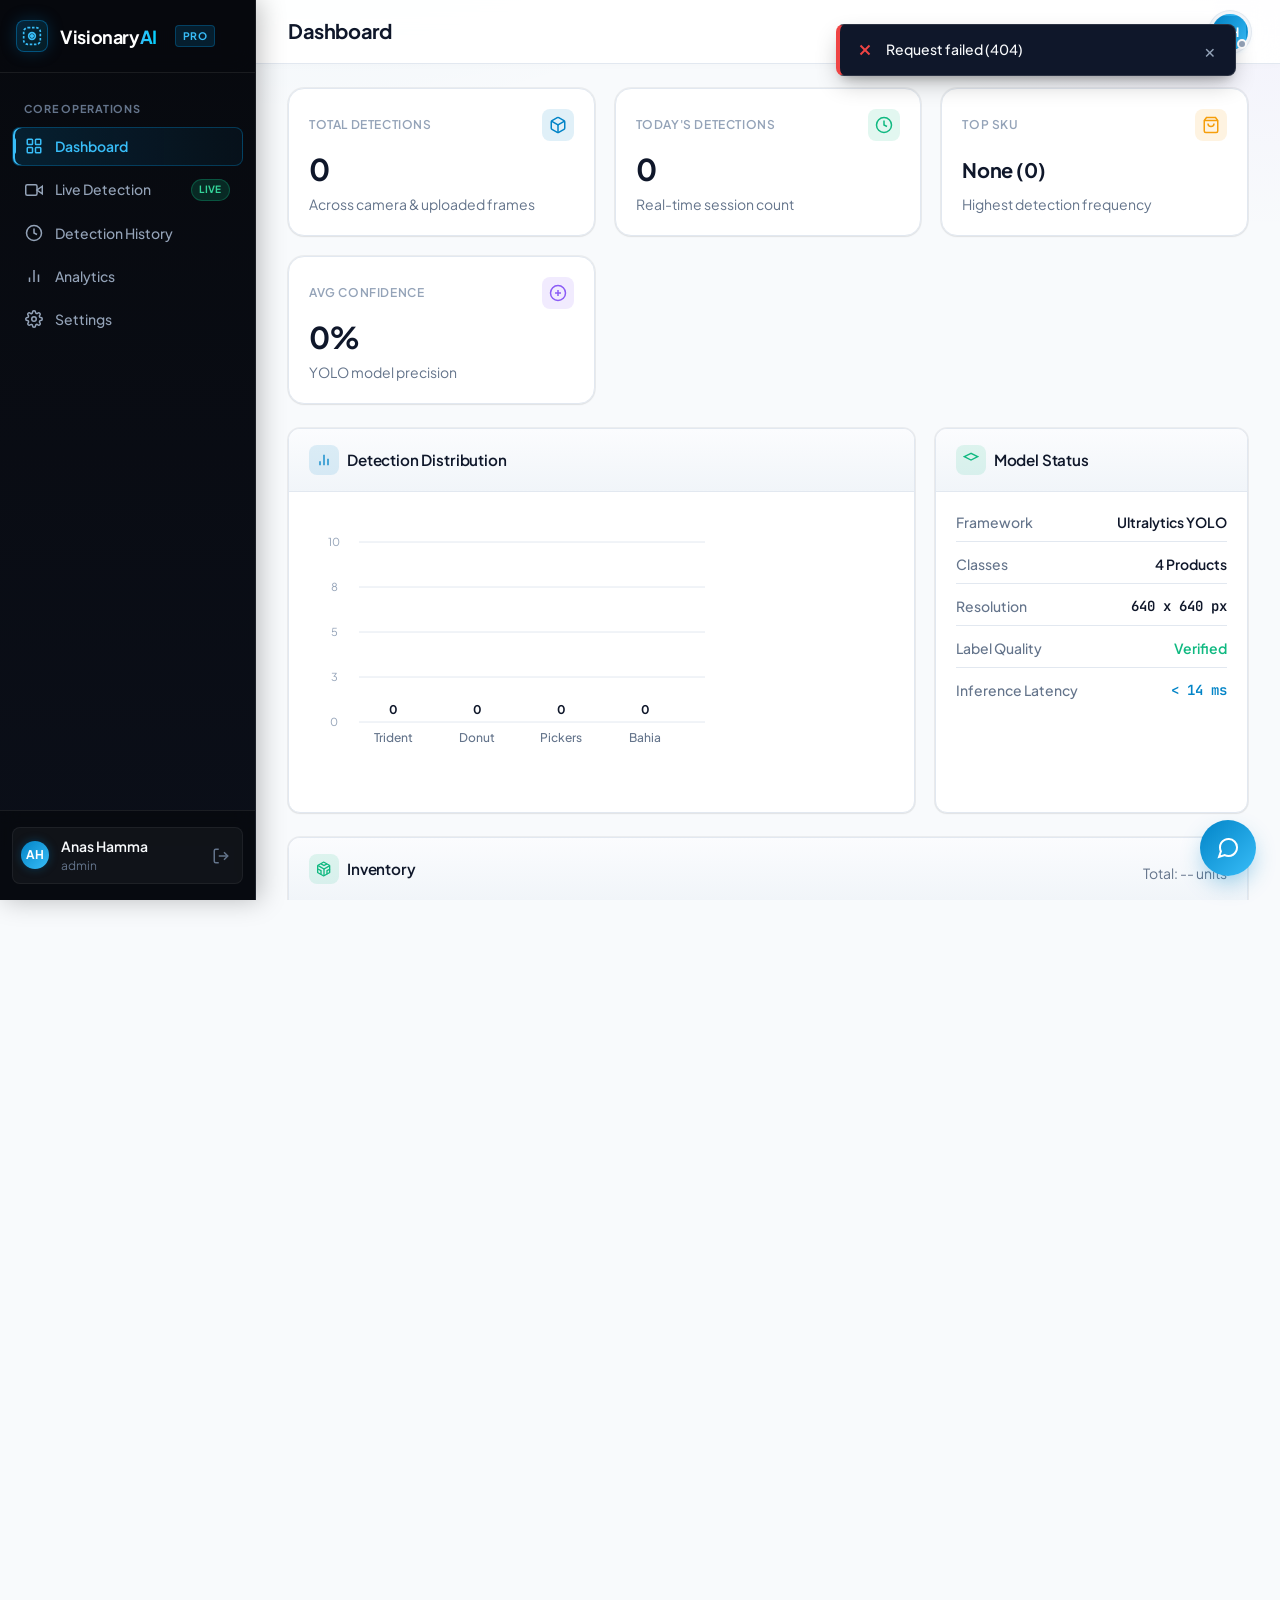
==== commit 145ced65: "Remove Generate Report button; auto-load report on date change The Export Report card now has only o" ====
--- a/app.html
+++ b/app.html
@@ -360,11 +360,12 @@
                 <div id="reportCustomRangeEnd" style="display: none;">
                   <label class="form-label" for="reportEndDate">End Date</label>
                   <input type="date" id="reportEndDate" class="filter-input" style="margin-top: 0.35rem;">
-                </div>
-                <button type="button" id="reportGenerateBtn" class="btn-ctrl">Generate Report</button>
+
+                </div>
                 <button type="button" id="reportExportBtn" class="btn-ctrl primary">Export PDF</button>
               </div>
               <div id="reportPreview" style="display: none; margin-top: var(--space-5);"></div>
+
             </div>
           </div>
 
@@ -885,9 +886,9 @@
                     <div>
                       <label class="form-label">Resolution</label>
                       <select class="filter-select" id="settingResolution" style="width: 100%; margin-top: 0.35rem;">
-                        <option value="1280x720">1280 × 720</option>
-                        <option value="640x480">640 × 480</option>
-                        <option value="1920x1080">1920 × 1080</option>
+                        <option value="1280x720">1280 Ã— 720</option>
+                        <option value="640x480">640 Ã— 480</option>
+                        <option value="1920x1080">1920 Ã— 1080</option>
                       </select>
                     </div>
 
@@ -906,9 +907,9 @@
                       <label class="form-label" style="font-size: 0.72rem;">Camera Orientation</label>
                       <select class="filter-select" id="settingCameraOrientation" style="width: 100%; margin-top: 0.35rem; font-size: 0.78rem;">
                         <option value="Normal">Normal</option>
-                        <option value="90deg">90°</option>
-                        <option value="180deg">180°</option>
-                        <option value="270deg">270°</option>
+                        <option value="90deg">90Â°</option>
+                        <option value="180deg">180Â°</option>
+                        <option value="270deg">270Â°</option>
                       </select>
                     </div>
 
@@ -959,7 +960,7 @@
                 Sets a product's stock to a fresh baseline (both current and initial stock). This is the only way stock changes outside of a confirmed Live Detection exit event.
               </p>
               <div id="inventoryManageList">
-                <div style="text-align: center; padding: var(--space-6); color: var(--text-muted);">Loading inventory…</div>
+                <div style="text-align: center; padding: var(--space-6); color: var(--text-muted);">Loading inventoryâ€¦</div>
               </div>
             </div>
           </div>
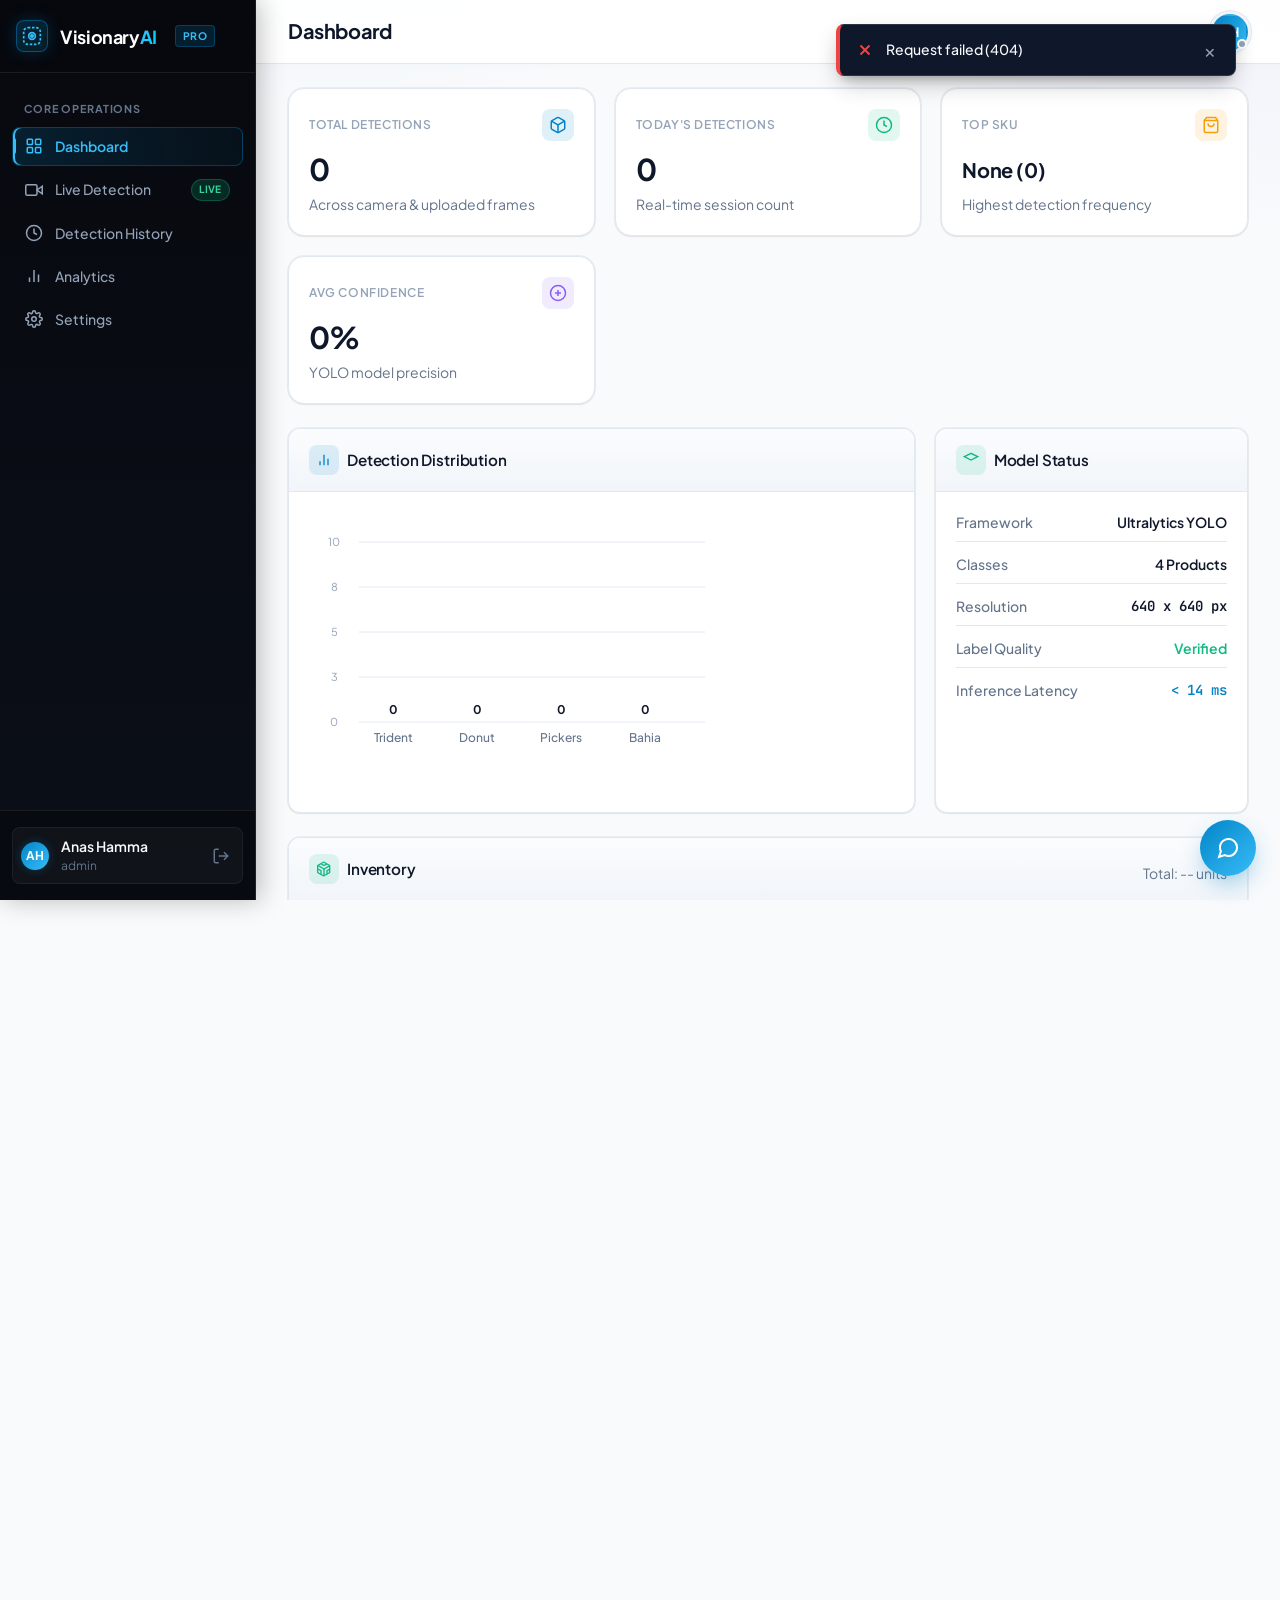
==== commit 10c013a4: "Add A4 and POS-80C thermal printing for the Inventory Report and Detection Receipts Two completely s" ====
--- a/app.html
+++ b/app.html
@@ -340,32 +340,21 @@
                 Generates a real inventory &amp; product exit PDF report for the selected period, from the current database. Not demo data.
               </p>
               <div style="display: flex; gap: var(--space-3); flex-wrap: wrap; align-items: flex-end;">
-                <div>
-                  <label class="form-label" for="reportPeriodSelect">Period</label>
-                  <select id="reportPeriodSelect" class="filter-select" style="margin-top: 0.35rem;">
-                    <option value="last_3_days">Last 3 Days</option>
-                    <option value="last_7_days" selected>Last 7 Days</option>
-                    <option value="last_30_days">Last 30 Days</option>
-                    <option value="this_month">This Month</option>
-                    <option value="last_month">Last Month</option>
-                    <option value="this_year">This Year</option>
-                    <option value="last_year">Last Year</option>
-                    <option value="custom">Custom Range</option>
-                  </select>
-                </div>
-                <div id="reportCustomRangeStart" style="display: none;">
+                <div class="report-date-field">
                   <label class="form-label" for="reportStartDate">Start Date</label>
-                  <input type="date" id="reportStartDate" class="filter-input" style="margin-top: 0.35rem;">
-                </div>
-                <div id="reportCustomRangeEnd" style="display: none;">
+                  <input type="date" id="reportStartDate" class="filter-input" placeholder="YYYY-MM-DD" style="margin-top: 0.35rem;">
+                </div>
+                <div class="report-date-field">
                   <label class="form-label" for="reportEndDate">End Date</label>
-                  <input type="date" id="reportEndDate" class="filter-input" style="margin-top: 0.35rem;">
-
-                </div>
+                  <input type="date" id="reportEndDate" class="filter-input" placeholder="YYYY-MM-DD" style="margin-top: 0.35rem;">
+                </div>
+                <button type="button" id="reportPrintBtn" class="btn-ctrl">Print</button>
                 <button type="button" id="reportExportBtn" class="btn-ctrl primary">Export PDF</button>
               </div>
-              <div id="reportPreview" style="display: none; margin-top: var(--space-5);"></div>
-
+              <div id="reportDateError" style="display: none; margin-top: var(--space-2); font-size: var(--text-xs); color: var(--color-rose);"></div>
+              <div id="reportPreview" style="margin-top: var(--space-5);">
+                <div style="text-align: center; padding: var(--space-6); color: var(--text-muted);">Loading report…</div>
+              </div>
             </div>
           </div>
 
@@ -557,10 +546,11 @@
                     <th>Source</th>
                     <th>Date</th>
                     <th>Time</th>
+                    <th>Actions</th>
                   </tr>
                 </thead>
                 <tbody id="historyTbody">
-                  <tr><td colspan="6" style="text-align: center; padding: var(--space-12); color: var(--text-muted);">Loading history records...</td></tr>
+                  <tr><td colspan="7" style="text-align: center; padding: var(--space-12); color: var(--text-muted);">Loading history records...</td></tr>
                 </tbody>
               </table>
             </div>
@@ -886,9 +876,9 @@
                     <div>
                       <label class="form-label">Resolution</label>
                       <select class="filter-select" id="settingResolution" style="width: 100%; margin-top: 0.35rem;">
-                        <option value="1280x720">1280 Ã— 720</option>
-                        <option value="640x480">640 Ã— 480</option>
-                        <option value="1920x1080">1920 Ã— 1080</option>
+                        <option value="1280x720">1280 × 720</option>
+                        <option value="640x480">640 × 480</option>
+                        <option value="1920x1080">1920 × 1080</option>
                       </select>
                     </div>
 
@@ -907,9 +897,9 @@
                       <label class="form-label" style="font-size: 0.72rem;">Camera Orientation</label>
                       <select class="filter-select" id="settingCameraOrientation" style="width: 100%; margin-top: 0.35rem; font-size: 0.78rem;">
                         <option value="Normal">Normal</option>
-                        <option value="90deg">90Â°</option>
-                        <option value="180deg">180Â°</option>
-                        <option value="270deg">270Â°</option>
+                        <option value="90deg">90°</option>
+                        <option value="180deg">180°</option>
+                        <option value="270deg">270°</option>
                       </select>
                     </div>
 
@@ -960,7 +950,7 @@
                 Sets a product's stock to a fresh baseline (both current and initial stock). This is the only way stock changes outside of a confirmed Live Detection exit event.
               </p>
               <div id="inventoryManageList">
-                <div style="text-align: center; padding: var(--space-6); color: var(--text-muted);">Loading inventoryâ€¦</div>
+                <div style="text-align: center; padding: var(--space-6); color: var(--text-muted);">Loading inventory…</div>
               </div>
             </div>
           </div>
@@ -1224,6 +1214,56 @@
     </div>
   </div>
 
+  <!-- Print Dialog: A4/PDF vs Thermal POS-80C, shared by Export Report and
+       Detection History's per-record receipt printing (js/print-dialog.js) -->
+  <div class="modal-backdrop hidden" id="printDialog" role="dialog" aria-modal="true" aria-labelledby="printDialogTitle">
+    <div class="modal-card-lg" style="max-width: 760px;">
+      <div class="modal-header" style="padding: 1.25rem 1.5rem; border-bottom: 1px solid var(--light-border); display: flex; justify-content: space-between; align-items: center;">
+        <div>
+          <h3 id="printDialogTitle" style="font-size: 1.1rem; font-weight: 700; color: var(--text-title);">Print</h3>
+          <p id="printDialogSubtitle" style="font-size: 0.8rem; color: #64748B;">Choose a printer type and paper size, then preview or print.</p>
+        </div>
+        <button type="button" class="btn-ctrl print-dialog-close-btn" id="printDialogCloseBtn" style="padding: 0.4rem 0.75rem;">&times; Close</button>
+      </div>
+
+      <div class="modal-body" style="padding: 1.5rem;">
+        <div id="printerTypeSection" style="margin-bottom: var(--space-4);">
+          <label class="form-label">Printer Type</label>
+          <div class="print-radio-row">
+            <label class="print-radio-option">
+              <input type="radio" name="printerType" value="a4" checked> A4 / PDF
+            </label>
+            <label class="print-radio-option">
+              <input type="radio" name="printerType" value="thermal"> Thermal POS-80C
+            </label>
+          </div>
+        </div>
+
+        <div id="paperSizeSection" style="margin-bottom: var(--space-4); display: none;">
+          <label class="form-label">Paper Size</label>
+          <div class="print-radio-row" id="paperSizeRadios"></div>
+          <div style="font-size: var(--text-xs); color: var(--text-muted); margin-top: var(--space-2);">
+            Physical paper width: <strong>80 mm</strong> &middot; Printable width: <strong id="printPrintableWidth">72.1 mm</strong>
+          </div>
+        </div>
+
+        <label style="display: flex; align-items: center; gap: 0.4rem; font-size: var(--text-xs); color: var(--text-muted); margin-bottom: var(--space-3); cursor: pointer;">
+          <input type="checkbox" id="printDebugToggle"> Show debug info
+        </label>
+        <div id="printDebugPanel" class="print-debug-panel" hidden></div>
+
+        <div id="printPreviewWrap" class="print-preview-wrap">
+          <iframe id="printPreviewFrame" class="print-preview-frame" title="Print preview"></iframe>
+        </div>
+      </div>
+
+      <div class="modal-header" style="padding: 1rem 1.5rem; border-top: 1px solid var(--light-border); border-bottom: none; justify-content: flex-end; gap: var(--space-3);">
+        <button type="button" class="btn-ctrl print-dialog-secondary-btn" id="printDialogPreviewBtn">Preview</button>
+        <button type="button" class="btn-ctrl primary" id="printDialogPrintBtn">Print</button>
+      </div>
+    </div>
+  </div>
+
   <!-- Global Toast Notification Container -->
   <div class="toast-container" id="toastContainer" aria-live="assertive"></div>
 
@@ -1262,6 +1302,9 @@
   <script src="js/ui.js"></script>
   <script src="js/auth.js"></script>
   <script src="js/api.js"></script>
+  <script src="js/printer-config.js"></script>
+  <script src="js/thermal-print.js"></script>
+  <script src="js/print-dialog.js"></script>
   <script src="js/dashboard.js"></script>
   <script src="js/live-detect.js"></script>
   <script src="js/history.js"></script>
--- a/css/dashboard.css
+++ b/css/dashboard.css
@@ -1097,20 +1097,34 @@
   border-color: var(--brand-primary-hover);
 }
 
-/* Same base .btn-ctrl dark-surface theming problem as above: "Generate
-   Report" is a secondary action next to the primary "Export PDF" button on
-   this light card, so give it a visible light-surface outline treatment
-   instead of the (already re-themed) solid brand fill. */
-#reportGenerateBtn.btn-ctrl {
+/* Same base .btn-ctrl dark-surface theming problem as above: "Print" is a
+   secondary action next to the primary "Export PDF" button on this light
+   card, so give it a visible light-surface outline treatment instead of
+   the (already re-themed) solid brand fill. */
+#reportPrintBtn.btn-ctrl {
   background: var(--light-surface-alt);
   border-color: var(--light-border);
   color: var(--text-title);
   cursor: pointer;
 }
 
-#reportGenerateBtn.btn-ctrl:hover:not(:disabled) {
+#reportPrintBtn.btn-ctrl:hover:not(:disabled) {
   background: #E2E8F0;
   border-color: #CBD5E1;
+}
+
+.report-date-field input[type="date"] {
+  border-radius: var(--radius-lg);
+  min-width: 150px;
+}
+
+.report-date-field input[type="date"].report-date-invalid {
+  border-color: var(--color-rose);
+}
+
+.report-date-field input[type="date"].report-date-invalid:focus {
+  border-color: var(--color-rose);
+  box-shadow: 0 0 0 3px rgba(244, 63, 94, 0.15);
 }
 
 /* --------------------------------------------------------------------------
@@ -1821,6 +1835,97 @@
 @keyframes modalScaleUp {
   from { opacity: 0; transform: scale(0.95) translateY(10px); }
   to { opacity: 1; transform: scale(1) translateY(0); }
+}
+
+/* Print Dialog (A4/PDF vs Thermal POS-80C) */
+.print-radio-row {
+  display: flex;
+  gap: var(--space-4);
+  flex-wrap: wrap;
+  margin-top: var(--space-2);
+}
+
+.print-radio-option {
+  display: flex;
+  align-items: center;
+  gap: 0.4rem;
+  font-size: var(--text-sm);
+  color: var(--text-body);
+  cursor: pointer;
+}
+
+.print-debug-panel {
+  font-size: var(--text-xs);
+  font-family: var(--font-mono);
+  white-space: pre-wrap;
+  background: var(--light-surface-alt);
+  border: 1px dashed var(--light-border);
+  border-radius: var(--radius-md);
+  padding: var(--space-3);
+  color: var(--text-body);
+  margin-bottom: var(--space-4);
+}
+
+.print-preview-wrap {
+  max-height: 480px;
+  overflow-y: auto;
+  overflow-x: auto;
+  display: flex;
+  justify-content: center;
+  background: var(--light-surface-alt);
+  border: 1px solid var(--light-border);
+  border-radius: var(--radius-md);
+  padding: var(--space-4);
+}
+
+.print-preview-frame {
+  border: 1px solid var(--light-border);
+  background: #FFFFFF;
+  box-shadow: var(--shadow-md);
+  flex-shrink: 0;
+}
+
+/* Same base .btn-ctrl dark-surface theming problem fixed elsewhere in this
+   file (Inventory Management's Update button, Export Report's Generate
+   Report button): this modal is a light surface, so its bare .btn-ctrl
+   buttons need the same light-surface treatment, not the dark-surface
+   default. */
+.print-dialog-close-btn.btn-ctrl {
+  background: var(--light-surface-alt);
+  border-color: var(--light-border);
+  color: var(--text-title);
+  cursor: pointer;
+}
+
+.print-dialog-close-btn.btn-ctrl:hover:not(:disabled) {
+  background: #E2E8F0;
+  border-color: #CBD5E1;
+}
+
+.print-dialog-secondary-btn.btn-ctrl {
+  background: var(--light-surface-alt);
+  border-color: var(--light-border);
+  color: var(--text-title);
+  cursor: pointer;
+}
+
+.print-dialog-secondary-btn.btn-ctrl:hover:not(:disabled) {
+  background: #E2E8F0;
+  border-color: #CBD5E1;
+}
+
+/* Detection History's per-row Print button — same bare .btn-ctrl-on-a-
+   light-surface fix as above (the data-table card is white). */
+.hist-print-btn.btn-ctrl {
+  background: var(--light-surface-alt);
+  border-color: var(--light-border);
+  color: var(--text-title);
+  cursor: pointer;
+}
+
+.hist-print-btn.btn-ctrl:hover:not(:disabled) {
+  background: #E2E8F0;
+  border-color: #CBD5E1;
 }
 
 /* --------------------------------------------------------------------------
